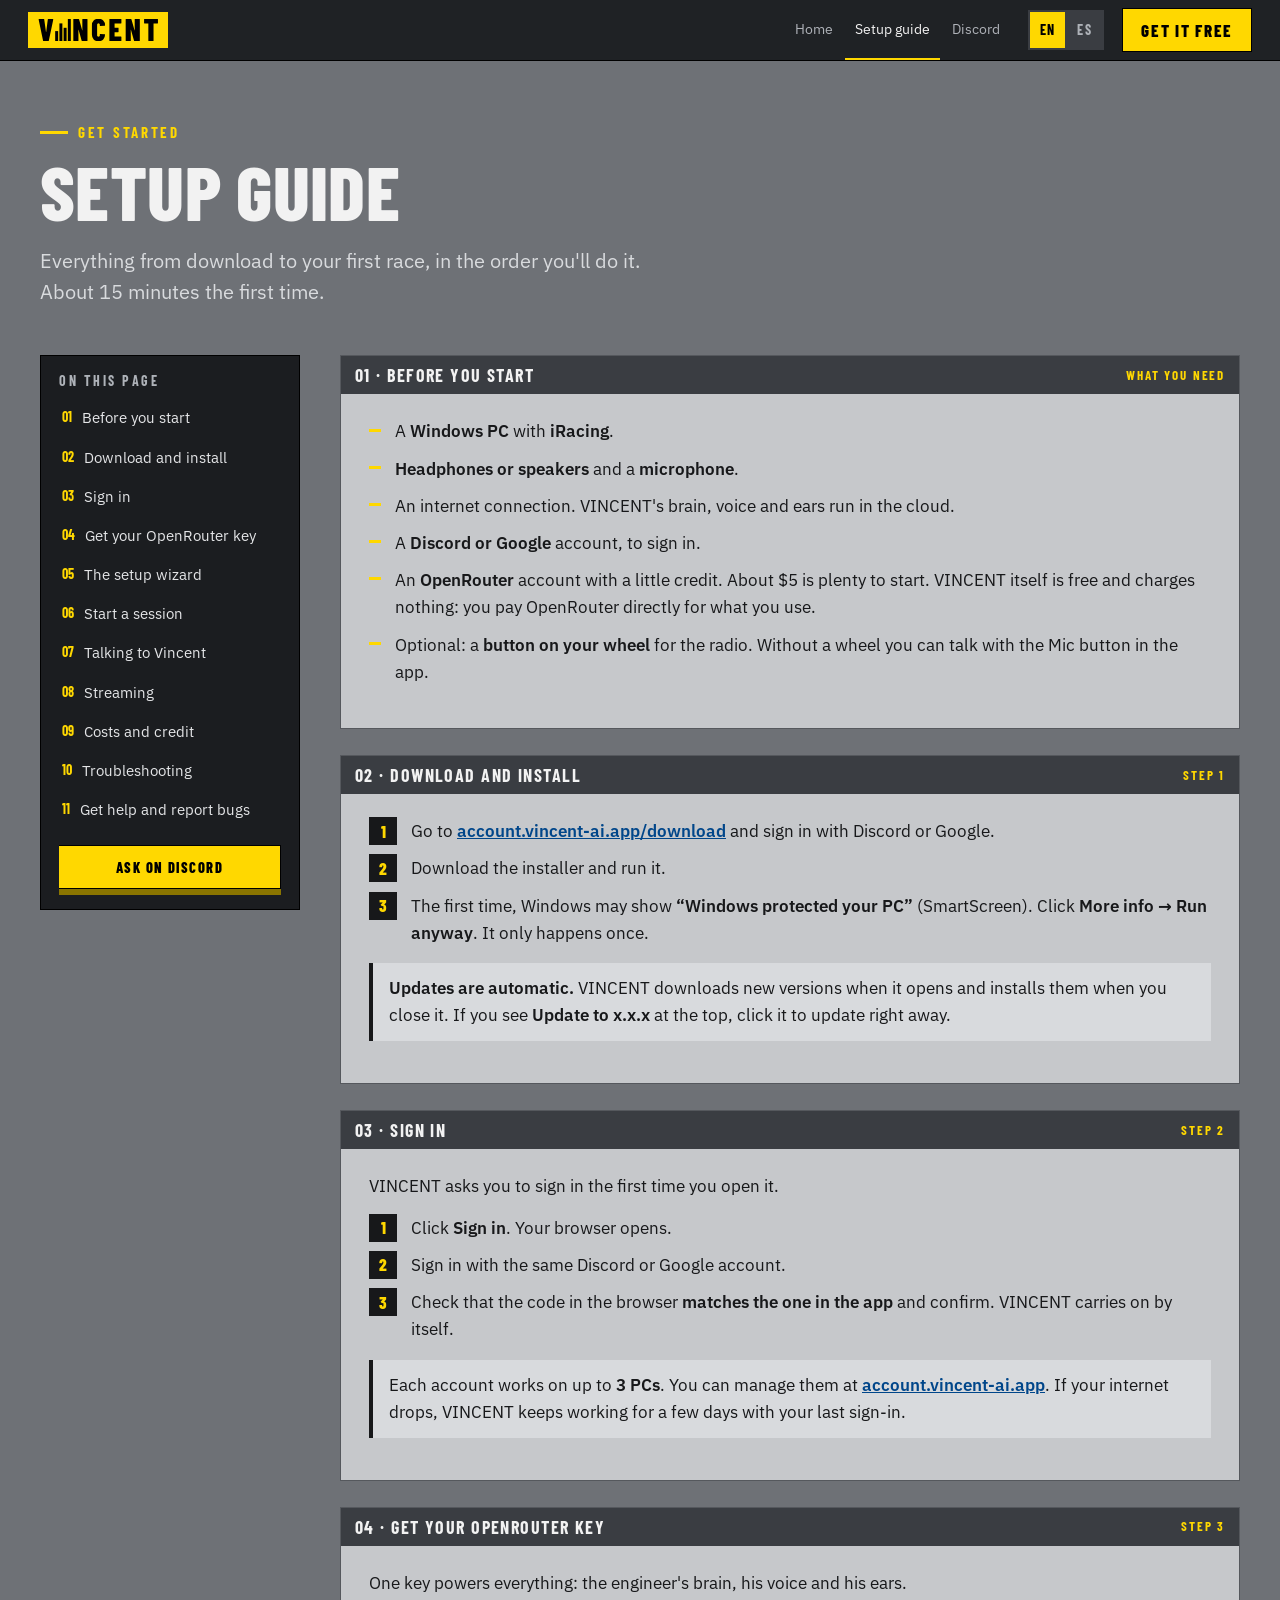
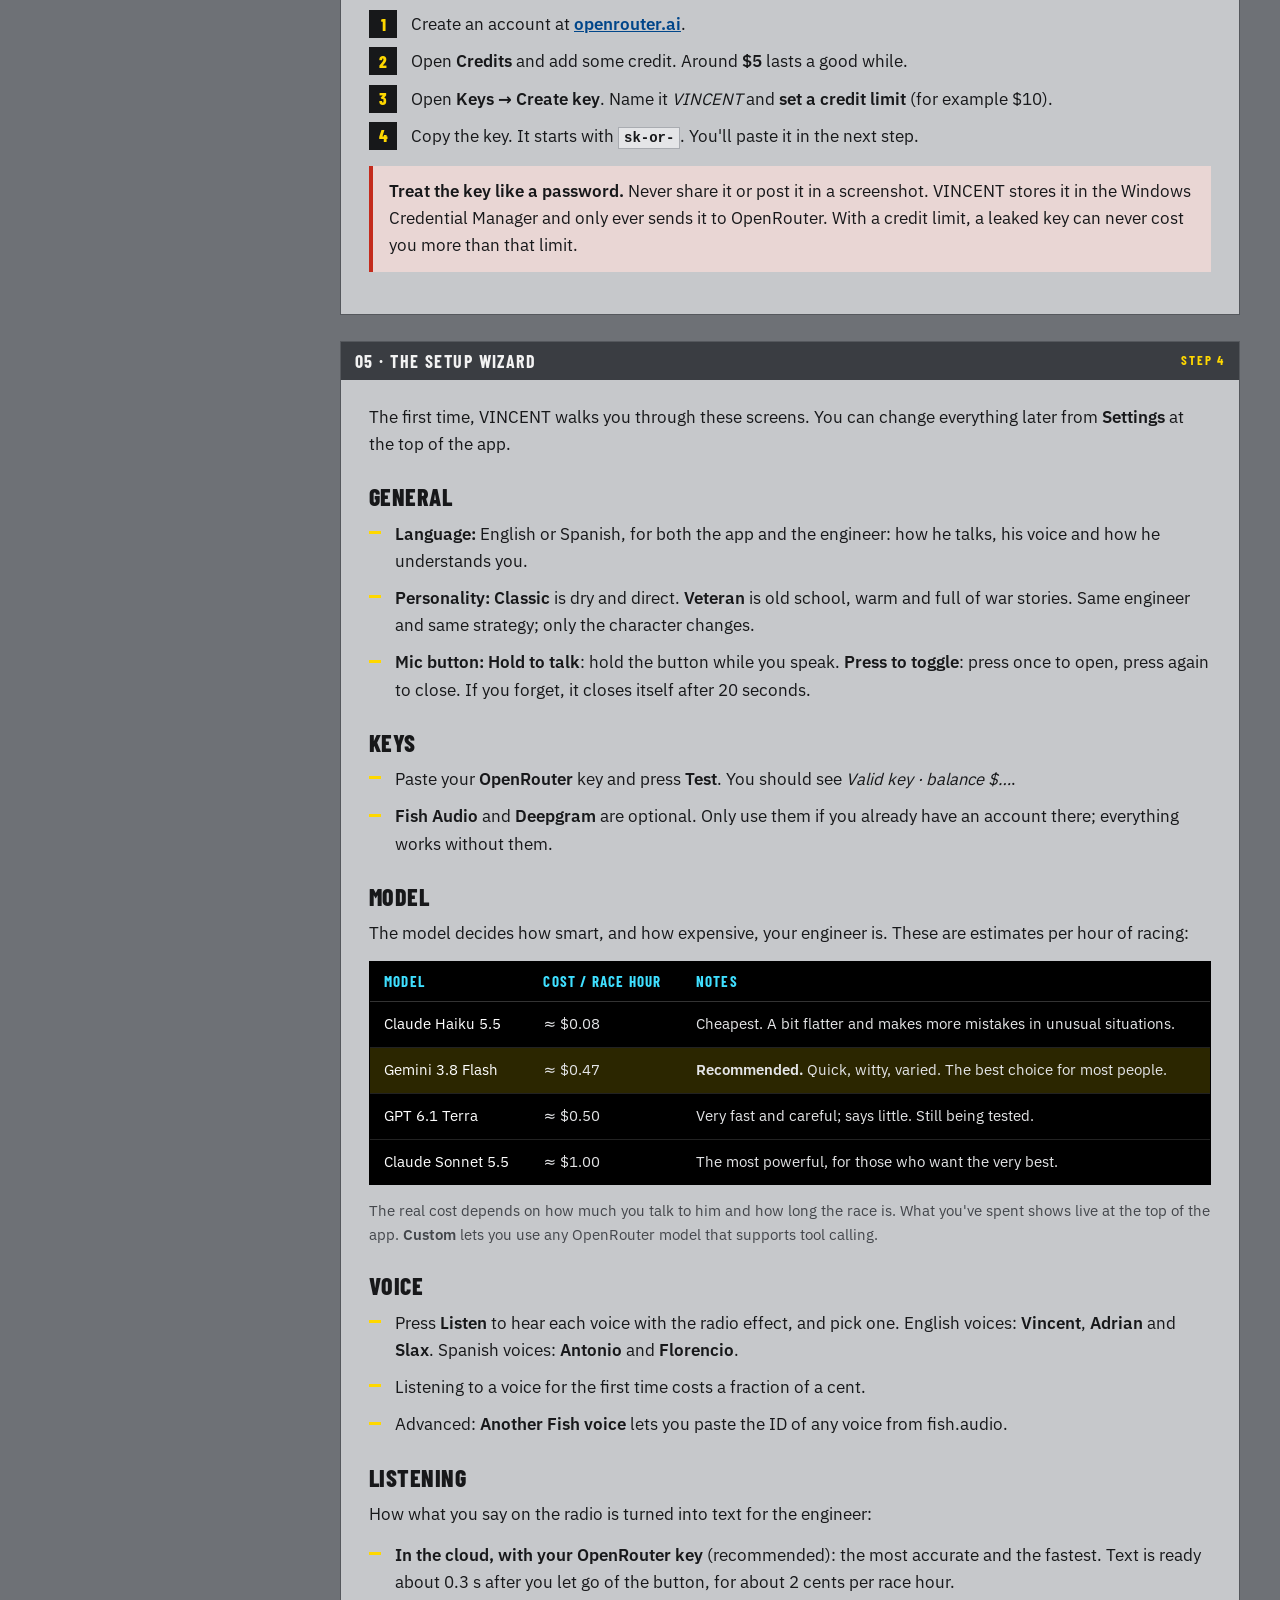
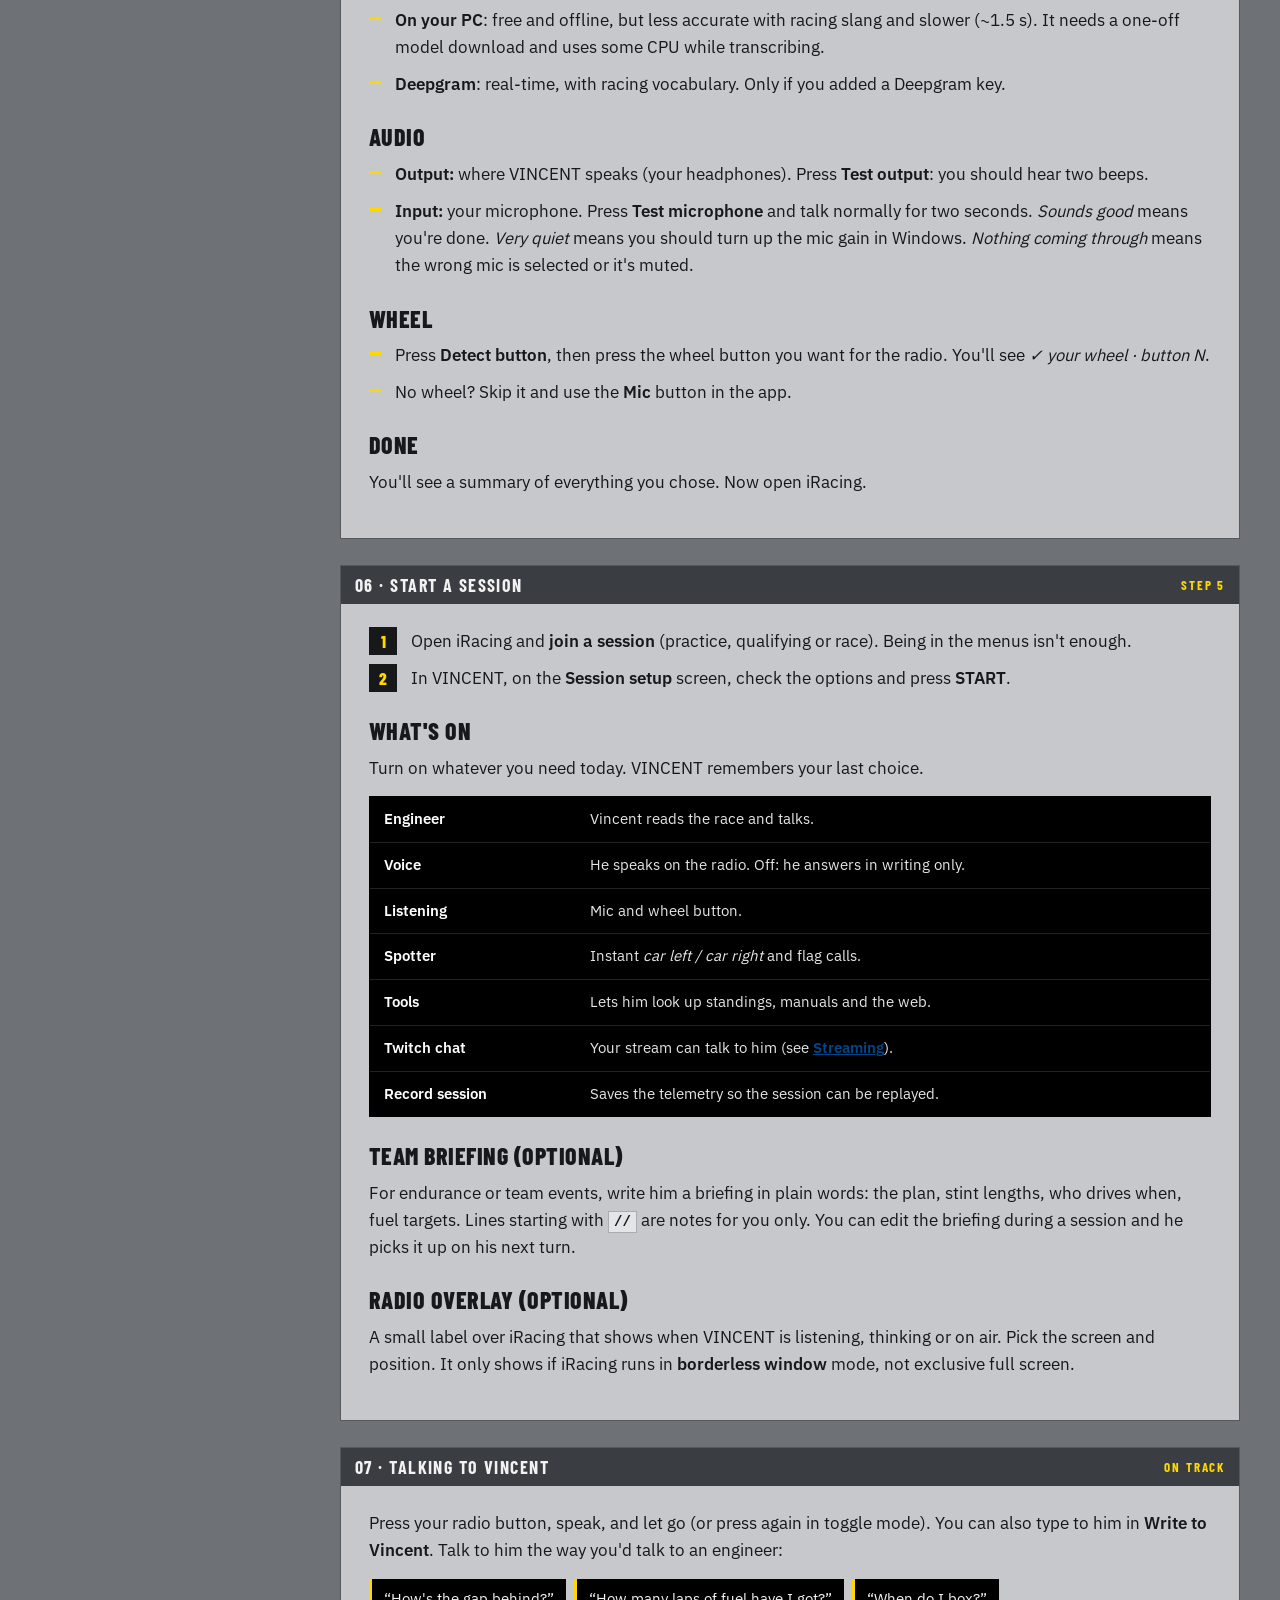
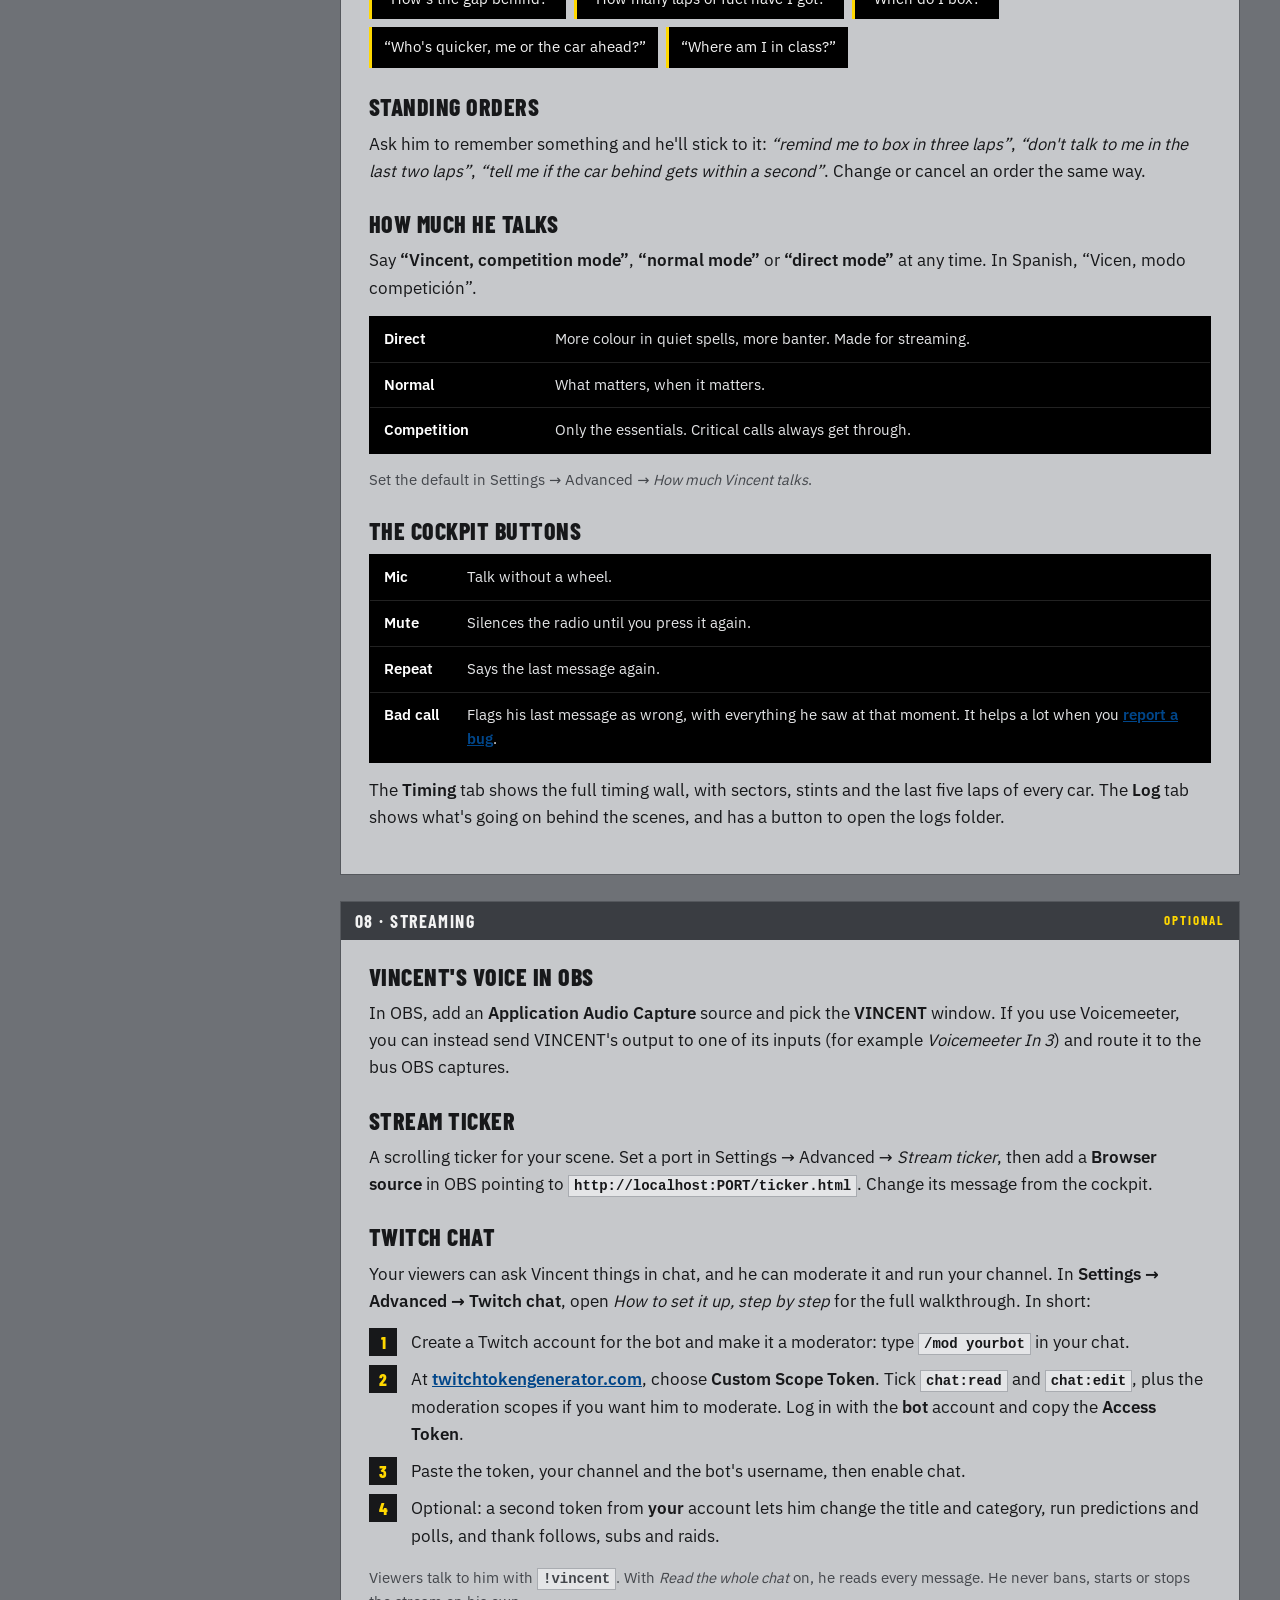
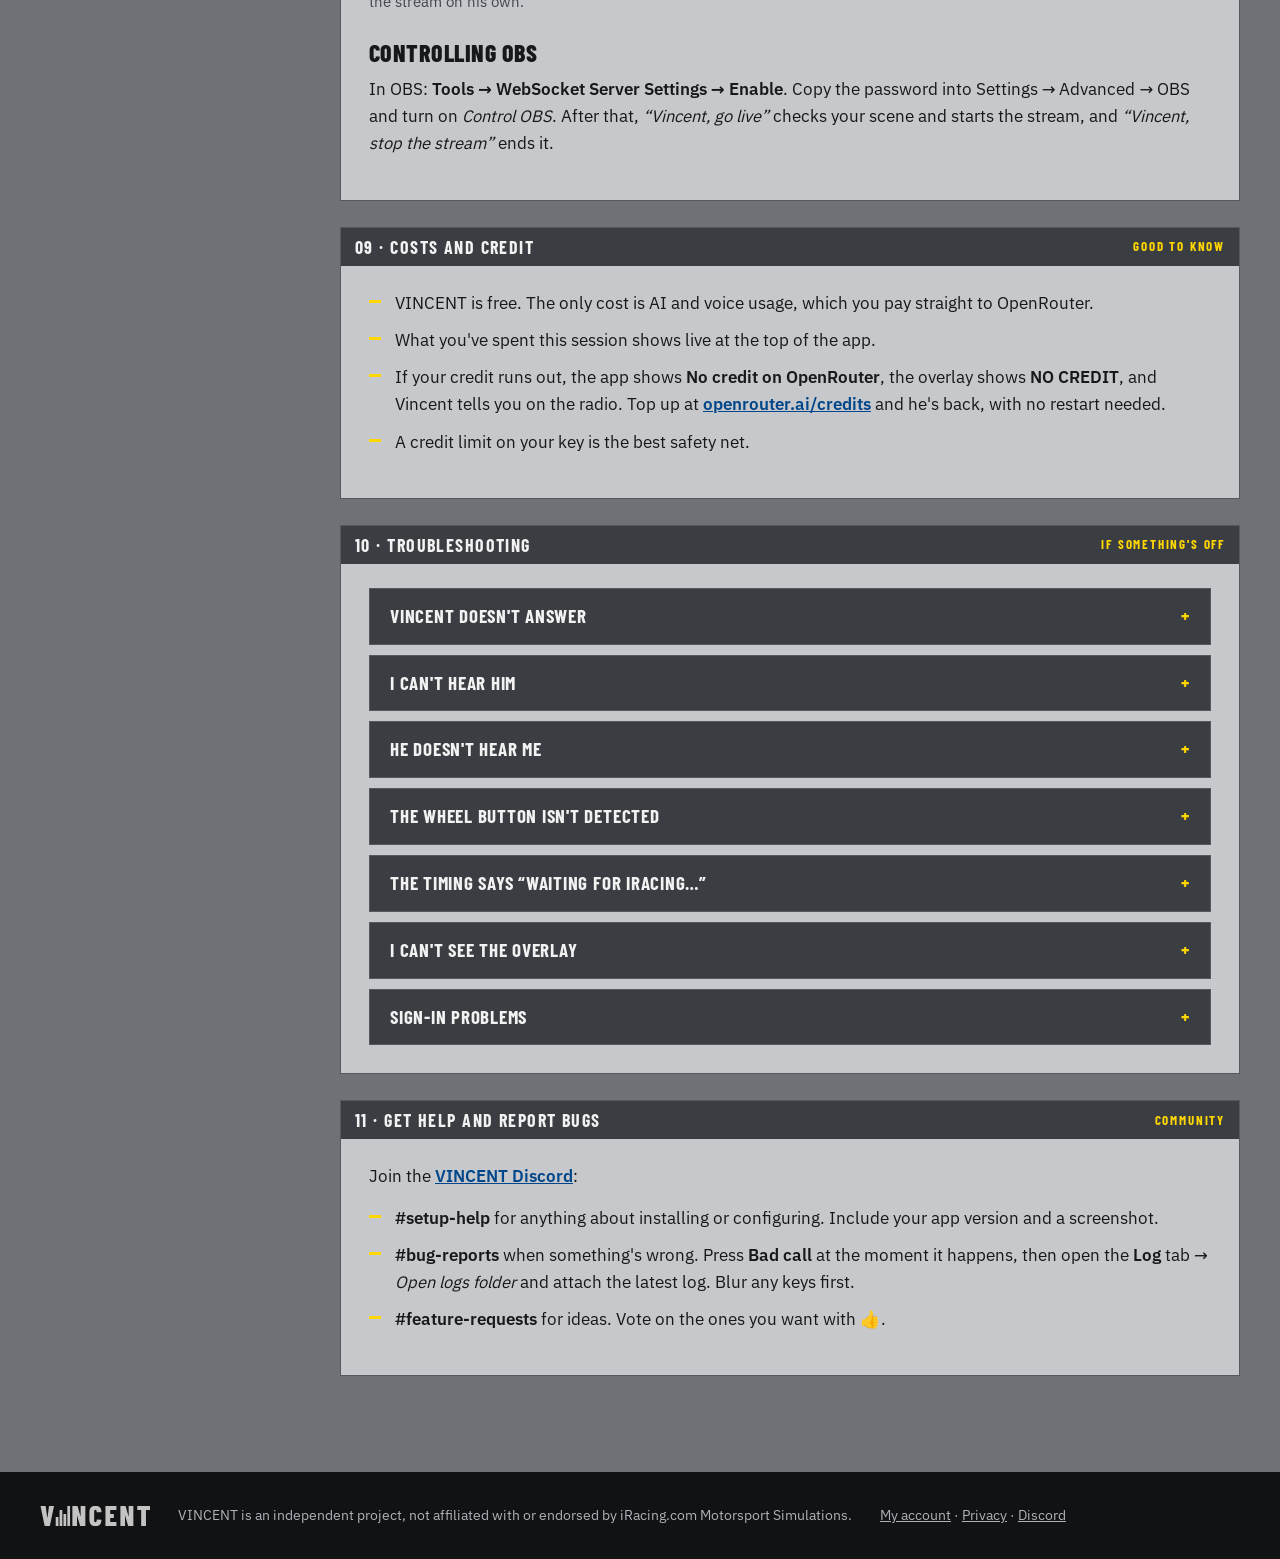
==== guide.html @ e9585fcc "Guia de configuracion en ingles y castellano (guide.html) y enlaces desde la portada Co-Authored-By:" ====
<!doctype html>
<html lang="en">
<head>
<meta charset="utf-8">
<meta name="viewport" content="width=device-width, initial-scale=1">
<title>VINCENT — Setup guide</title>
<meta name="description" content="How to install, sign in and set up VINCENT, the AI race engineer for iRacing, step by step.">
<link rel="icon" href="favicon.ico" sizes="any">
<link rel="icon" href="assets/icon.svg" type="image/svg+xml">
<meta property="og:title" content="VINCENT — Setup guide">
<meta property="og:image" content="https://vincent-ai.app/assets/og.jpg">
<link rel="stylesheet" href="styles.css">
<link rel="stylesheet" href="guide.css">
</head>
<body>
<header class="top">
  <a class="brand" href="./" aria-label="VINCENT"><img src="assets/logo.svg" alt="VINCENT" width="140" height="21"></a>
  <nav aria-label="Main">
    <a href="./" data-en="Home" data-es="Inicio">Home</a>
    <a href="guide.html" aria-current="page" data-en="Setup guide" data-es="Guía">Setup guide</a>
    <a href="https://discord.gg/QKNpvAFxPN" target="_blank" rel="noopener">Discord</a>
  </nav>
  <div class="lang" role="group" aria-label="Language">
    <button type="button" data-lang="en" aria-pressed="true">EN</button>
    <button type="button" data-lang="es" aria-pressed="false">ES</button>
  </div>
  <a class="btn btn-y dl" href="https://account.vincent-ai.app/download" data-en="Get it free" data-es="Descárgalo gratis">Get it free</a>
</header>
<main class="guide" data-lang-block="en" lang="en">
<div class="ghero"><p class="eyebrow">Get started</p><h1 class="head">Setup guide</h1><p class="lede">Everything from download to your first race, in the order you'll do it. About 15 minutes the first time.</p></div>
<div class="gwrap"><nav class="toc" aria-label="On this page"><p class="toc-t">On this page</p><ol><li><a href="#before"><span>01</span>Before you start</a></li><li><a href="#install"><span>02</span>Download and install</a></li><li><a href="#signin"><span>03</span>Sign in</a></li><li><a href="#openrouter"><span>04</span>Get your OpenRouter key</a></li><li><a href="#wizard"><span>05</span>The setup wizard</a></li><li><a href="#session"><span>06</span>Start a session</a></li><li><a href="#race"><span>07</span>Talking to Vincent</a></li><li><a href="#streaming"><span>08</span>Streaming</a></li><li><a href="#costs"><span>09</span>Costs and credit</a></li><li><a href="#troubleshooting"><span>10</span>Troubleshooting</a></li><li><a href="#help"><span>11</span>Get help and report bugs</a></li></ol>
<a class="btn btn-y toc-dc" href="https://discord.gg/QKNpvAFxPN" target="_blank" rel="noopener">Ask on Discord</a></nav>
<div class="gmain"><section class="gsec" id="before"><div class="ph"><span>01 · Before you start</span><small>What you need</small></div><div class="gbody">
<ul class="list">
<li>A <b>Windows PC</b> with <b>iRacing</b>.</li>
<li><b>Headphones or speakers</b> and a <b>microphone</b>.</li>
<li>An internet connection. VINCENT's brain, voice and ears run in the cloud.</li>
<li>A <b>Discord or Google</b> account, to sign in.</li>
<li>An <b>OpenRouter</b> account with a little credit. About $5 is plenty to start. VINCENT itself is free and charges nothing: you pay OpenRouter directly for what you use.</li>
<li>Optional: a <b>button on your wheel</b> for the radio. Without a wheel you can talk with the Mic button in the app.</li>
</ul>
</div></section><section class="gsec" id="install"><div class="ph"><span>02 · Download and install</span><small>Step 1</small></div><div class="gbody">
<ol class="ol">
<li>Go to <a href="https://account.vincent-ai.app/download">account.vincent-ai.app/download</a> and sign in with Discord or Google.</li>
<li>Download the installer and run it.</li>
<li>The first time, Windows may show <b>“Windows protected your PC”</b> (SmartScreen). Click <b>More info → Run anyway</b>. It only happens once.</li>
</ol>
<p class="note"><b>Updates are automatic.</b> VINCENT downloads new versions when it opens and installs them when you close it. If you see <b>Update to x.x.x</b> at the top, click it to update right away.</p>
</div></section><section class="gsec" id="signin"><div class="ph"><span>03 · Sign in</span><small>Step 2</small></div><div class="gbody">
<p>VINCENT asks you to sign in the first time you open it.</p>
<ol class="ol">
<li>Click <b>Sign in</b>. Your browser opens.</li>
<li>Sign in with the same Discord or Google account.</li>
<li>Check that the code in the browser <b>matches the one in the app</b> and confirm. VINCENT carries on by itself.</li>
</ol>
<p class="note">Each account works on up to <b>3 PCs</b>. You can manage them at <a href="https://account.vincent-ai.app/">account.vincent-ai.app</a>. If your internet drops, VINCENT keeps working for a few days with your last sign-in.</p>
</div></section><section class="gsec" id="openrouter"><div class="ph"><span>04 · Get your OpenRouter key</span><small>Step 3</small></div><div class="gbody">
<p>One key powers everything: the engineer's brain, his voice and his ears.</p>
<ol class="ol">
<li>Create an account at <a href="https://openrouter.ai">openrouter.ai</a>.</li>
<li>Open <b>Credits</b> and add some credit. Around <b>$5</b> lasts a good while.</li>
<li>Open <b>Keys → Create key</b>. Name it <i>VINCENT</i> and <b>set a credit limit</b> (for example $10).</li>
<li>Copy the key. It starts with <code>sk-or-</code>. You'll paste it in the next step.</li>
</ol>
<p class="note warn"><b>Treat the key like a password.</b> Never share it or post it in a screenshot. VINCENT stores it in the Windows Credential Manager and only ever sends it to OpenRouter. With a credit limit, a leaked key can never cost you more than that limit.</p>
</div></section><section class="gsec" id="wizard"><div class="ph"><span>05 · The setup wizard</span><small>Step 4</small></div><div class="gbody">
<p>The first time, VINCENT walks you through these screens. You can change everything later from <b>Settings</b> at the top of the app.</p>

<h3>General</h3>
<ul class="list">
<li><b>Language:</b> English or Spanish, for both the app and the engineer: how he talks, his voice and how he understands you.</li>
<li><b>Personality:</b> <b>Classic</b> is dry and direct. <b>Veteran</b> is old school, warm and full of war stories. Same engineer and same strategy; only the character changes.</li>
<li><b>Mic button:</b> <b>Hold to talk</b>: hold the button while you speak. <b>Press to toggle</b>: press once to open, press again to close. If you forget, it closes itself after 20 seconds.</li>
</ul>

<h3>Keys</h3>
<ul class="list">
<li>Paste your <b>OpenRouter</b> key and press <b>Test</b>. You should see <i>Valid key · balance $…</i>.</li>
<li><b>Fish Audio</b> and <b>Deepgram</b> are optional. Only use them if you already have an account there; everything works without them.</li>
</ul>

<h3>Model</h3>
<p>The model decides how smart, and how expensive, your engineer is. These are estimates per hour of racing:</p>
<div class="tbl"><table>
<tr><th>Model</th><th>Cost / race hour</th><th>Notes</th></tr>
<tr><td>Claude Haiku 5.5</td><td>≈ $0.08</td><td>Cheapest. A bit flatter and makes more mistakes in unusual situations.</td></tr>
<tr class="rec"><td>Gemini 3.8 Flash</td><td>≈ $0.47</td><td><b>Recommended.</b> Quick, witty, varied. The best choice for most people.</td></tr>
<tr><td>GPT 6.1 Terra</td><td>≈ $0.50</td><td>Very fast and careful; says little. Still being tested.</td></tr>
<tr><td>Claude Sonnet 5.5</td><td>≈ $1.00</td><td>The most powerful, for those who want the very best.</td></tr>
</table></div>
<p class="small">The real cost depends on how much you talk to him and how long the race is. What you've spent shows live at the top of the app. <b>Custom</b> lets you use any OpenRouter model that supports tool calling.</p>

<h3>Voice</h3>
<ul class="list">
<li>Press <b>Listen</b> to hear each voice with the radio effect, and pick one. English voices: <b>Vincent</b>, <b>Adrian</b> and <b>Slax</b>. Spanish voices: <b>Antonio</b> and <b>Florencio</b>.</li>
<li>Listening to a voice for the first time costs a fraction of a cent.</li>
<li>Advanced: <b>Another Fish voice</b> lets you paste the ID of any voice from fish.audio.</li>
</ul>

<h3>Listening</h3>
<p>How what you say on the radio is turned into text for the engineer:</p>
<ul class="list">
<li><b>In the cloud, with your OpenRouter key</b> (recommended): the most accurate and the fastest. Text is ready about 0.3 s after you let go of the button, for about 2 cents per race hour.</li>
<li><b>On your PC</b>: free and offline, but less accurate with racing slang and slower (~1.5 s). It needs a one-off model download and uses some CPU while transcribing.</li>
<li><b>Deepgram</b>: real-time, with racing vocabulary. Only if you added a Deepgram key.</li>
</ul>

<h3>Audio</h3>
<ul class="list">
<li><b>Output:</b> where VINCENT speaks (your headphones). Press <b>Test output</b>: you should hear two beeps.</li>
<li><b>Input:</b> your microphone. Press <b>Test microphone</b> and talk normally for two seconds. <i>Sounds good</i> means you're done. <i>Very quiet</i> means you should turn up the mic gain in Windows. <i>Nothing coming through</i> means the wrong mic is selected or it's muted.</li>
</ul>

<h3>Wheel</h3>
<ul class="list">
<li>Press <b>Detect button</b>, then press the wheel button you want for the radio. You'll see <i>✓ your wheel · button N</i>.</li>
<li>No wheel? Skip it and use the <b>Mic</b> button in the app.</li>
</ul>

<h3>Done</h3>
<p>You'll see a summary of everything you chose. Now open iRacing.</p>
</div></section><section class="gsec" id="session"><div class="ph"><span>06 · Start a session</span><small>Step 5</small></div><div class="gbody">
<ol class="ol">
<li>Open iRacing and <b>join a session</b> (practice, qualifying or race). Being in the menus isn't enough.</li>
<li>In VINCENT, on the <b>Session setup</b> screen, check the options and press <b>START</b>.</li>
</ol>

<h3>What's on</h3>
<p>Turn on whatever you need today. VINCENT remembers your last choice.</p>
<div class="tbl"><table>
<tr><td><b>Engineer</b></td><td>Vincent reads the race and talks.</td></tr>
<tr><td><b>Voice</b></td><td>He speaks on the radio. Off: he answers in writing only.</td></tr>
<tr><td><b>Listening</b></td><td>Mic and wheel button.</td></tr>
<tr><td><b>Spotter</b></td><td>Instant <i>car left / car right</i> and flag calls.</td></tr>
<tr><td><b>Tools</b></td><td>Lets him look up standings, manuals and the web.</td></tr>
<tr><td><b>Twitch chat</b></td><td>Your stream can talk to him (see <a href="#streaming">Streaming</a>).</td></tr>
<tr><td><b>Record session</b></td><td>Saves the telemetry so the session can be replayed.</td></tr>
</table></div>

<h3>Team briefing (optional)</h3>
<p>For endurance or team events, write him a briefing in plain words: the plan, stint lengths, who drives when, fuel targets. Lines starting with <code>//</code> are notes for you only. You can edit the briefing during a session and he picks it up on his next turn.</p>

<h3>Radio overlay (optional)</h3>
<p>A small label over iRacing that shows when VINCENT is listening, thinking or on air. Pick the screen and position. It only shows if iRacing runs in <b>borderless window</b> mode, not exclusive full screen.</p>
</div></section><section class="gsec" id="race"><div class="ph"><span>07 · Talking to Vincent</span><small>On track</small></div><div class="gbody">
<p>Press your radio button, speak, and let go (or press again in toggle mode). You can also type to him in <b>Write to Vincent</b>. Talk to him the way you'd talk to an engineer:</p>
<div class="quotes">
<span>“How's the gap behind?”</span><span>“How many laps of fuel have I got?”</span><span>“When do I box?”</span><span>“Who's quicker, me or the car ahead?”</span><span>“Where am I in class?”</span>
</div>

<h3>Standing orders</h3>
<p>Ask him to remember something and he'll stick to it: <i>“remind me to box in three laps”</i>, <i>“don't talk to me in the last two laps”</i>, <i>“tell me if the car behind gets within a second”</i>. Change or cancel an order the same way.</p>

<h3>How much he talks</h3>
<p>Say <b>“Vincent, competition mode”</b>, <b>“normal mode”</b> or <b>“direct mode”</b> at any time. In Spanish, “Vicen, modo competición”.</p>
<div class="tbl"><table>
<tr><td><b>Direct</b></td><td>More colour in quiet spells, more banter. Made for streaming.</td></tr>
<tr><td><b>Normal</b></td><td>What matters, when it matters.</td></tr>
<tr><td><b>Competition</b></td><td>Only the essentials. Critical calls always get through.</td></tr>
</table></div>
<p class="small">Set the default in Settings → Advanced → <i>How much Vincent talks</i>.</p>

<h3>The cockpit buttons</h3>
<div class="tbl"><table>
<tr><td><b>Mic</b></td><td>Talk without a wheel.</td></tr>
<tr><td><b>Mute</b></td><td>Silences the radio until you press it again.</td></tr>
<tr><td><b>Repeat</b></td><td>Says the last message again.</td></tr>
<tr><td><b>Bad call</b></td><td>Flags his last message as wrong, with everything he saw at that moment. It helps a lot when you <a href="#help">report a bug</a>.</td></tr>
</table></div>
<p>The <b>Timing</b> tab shows the full timing wall, with sectors, stints and the last five laps of every car. The <b>Log</b> tab shows what's going on behind the scenes, and has a button to open the logs folder.</p>
</div></section><section class="gsec" id="streaming"><div class="ph"><span>08 · Streaming</span><small>Optional</small></div><div class="gbody">
<h3>Vincent's voice in OBS</h3>
<p>In OBS, add an <b>Application Audio Capture</b> source and pick the <b>VINCENT</b> window. If you use Voicemeeter, you can instead send VINCENT's output to one of its inputs (for example <i>Voicemeeter In 3</i>) and route it to the bus OBS captures.</p>

<h3>Stream ticker</h3>
<p>A scrolling ticker for your scene. Set a port in Settings → Advanced → <i>Stream ticker</i>, then add a <b>Browser source</b> in OBS pointing to <code>http://localhost:PORT/ticker.html</code>. Change its message from the cockpit.</p>

<h3>Twitch chat</h3>
<p>Your viewers can ask Vincent things in chat, and he can moderate it and run your channel. In <b>Settings → Advanced → Twitch chat</b>, open <i>How to set it up, step by step</i> for the full walkthrough. In short:</p>
<ol class="ol">
<li>Create a Twitch account for the bot and make it a moderator: type <code>/mod yourbot</code> in your chat.</li>
<li>At <a href="https://twitchtokengenerator.com">twitchtokengenerator.com</a>, choose <b>Custom Scope Token</b>. Tick <code>chat:read</code> and <code>chat:edit</code>, plus the moderation scopes if you want him to moderate. Log in with the <b>bot</b> account and copy the <b>Access Token</b>.</li>
<li>Paste the token, your channel and the bot's username, then enable chat.</li>
<li>Optional: a second token from <b>your</b> account lets him change the title and category, run predictions and polls, and thank follows, subs and raids.</li>
</ol>
<p class="small">Viewers talk to him with <code>!vincent</code>. With <i>Read the whole chat</i> on, he reads every message. He never bans, starts or stops the stream on his own.</p>

<h3>Controlling OBS</h3>
<p>In OBS: <b>Tools → WebSocket Server Settings → Enable</b>. Copy the password into Settings → Advanced → OBS and turn on <i>Control OBS</i>. After that, <i>“Vincent, go live”</i> checks your scene and starts the stream, and <i>“Vincent, stop the stream”</i> ends it.</p>
</div></section><section class="gsec" id="costs"><div class="ph"><span>09 · Costs and credit</span><small>Good to know</small></div><div class="gbody">
<ul class="list">
<li>VINCENT is free. The only cost is AI and voice usage, which you pay straight to OpenRouter.</li>
<li>What you've spent this session shows live at the top of the app.</li>
<li>If your credit runs out, the app shows <b>No credit on OpenRouter</b>, the overlay shows <b>NO CREDIT</b>, and Vincent tells you on the radio. Top up at <a href="https://openrouter.ai/credits">openrouter.ai/credits</a> and he's back, with no restart needed.</li>
<li>A credit limit on your key is the best safety net.</li>
</ul>
</div></section><section class="gsec" id="troubleshooting"><div class="ph"><span>10 · Troubleshooting</span><small>If something's off</small></div><div class="gbody">
<div class="faq">
<details class="pnl"><summary>Vincent doesn't answer</summary><p>Check the lights at the top of the app. If the LLM light is off or you see <i>No credit on OpenRouter</i>, add credit or raise the key's limit. Also check that <b>Engineer</b> is on in Session setup.</p></details>
<details class="pnl"><summary>I can't hear him</summary><p>Make sure <b>Mute</b> isn't on and <b>Voice</b> is enabled. In Settings → Audio, pick the right output and press <b>Test output</b>.</p></details>
<details class="pnl"><summary>He doesn't hear me</summary><p>In Settings → Audio, pick your mic and press <b>Test microphone</b>. If it says <i>Very quiet</i>, raise the mic gain in Windows. Also check that <b>Listening</b> is on in Session setup and that your wheel button is set.</p></details>
<details class="pnl"><summary>The wheel button isn't detected</summary><p>Stop the session first: while it runs, the engine is reading the wheel. Then go to Settings → Wheel → <b>Detect button</b> and press the button.</p></details>
<details class="pnl"><summary>The timing says “Waiting for iRacing…”</summary><p>Join a session in iRacing. The menus aren't enough, and the data only flows once you're in the car or the garage of a session.</p></details>
<details class="pnl"><summary>I can't see the overlay</summary><p>Set iRacing's display to <b>borderless window</b>. Exclusive full screen hides anything drawn on top. Also check the overlay screen in Session setup isn't set to <i>Off</i>.</p></details>
<details class="pnl"><summary>Sign-in problems</summary><p><i>The code expired</i>: press Retry and confirm faster. <i>Can't reach the account server</i>: check your connection; VINCENT keeps working offline for a few days. <i>This version no longer works</i>: the new one is downloading by itself.</p></details>
</div>
</div></section><section class="gsec" id="help"><div class="ph"><span>11 · Get help and report bugs</span><small>Community</small></div><div class="gbody">
<p>Join the <a href="https://discord.gg/QKNpvAFxPN">VINCENT Discord</a>:</p>
<ul class="list">
<li><b>#setup-help</b> for anything about installing or configuring. Include your app version and a screenshot.</li>
<li><b>#bug-reports</b> when something's wrong. Press <b>Bad call</b> at the moment it happens, then open the <b>Log</b> tab → <i>Open logs folder</i> and attach the latest log. Blur any keys first.</li>
<li><b>#feature-requests</b> for ideas. Vote on the ones you want with 👍.</li>
</ul>
</div></section></div></div></main>
<main class="guide" data-lang-block="es" lang="es">
<div class="ghero"><p class="eyebrow">Primeros pasos</p><h1 class="head">Guía de configuración</h1><p class="lede">Todo, desde la descarga hasta tu primera carrera, en el orden en que lo vas a hacer. Unos 15 minutos la primera vez.</p></div>
<div class="gwrap"><nav class="toc" aria-label="En esta página"><p class="toc-t">En esta página</p><ol><li><a href="#before-es"><span>01</span>Antes de empezar</a></li><li><a href="#install-es"><span>02</span>Descargar e instalar</a></li><li><a href="#signin-es"><span>03</span>Iniciar sesión</a></li><li><a href="#openrouter-es"><span>04</span>Saca tu clave de OpenRouter</a></li><li><a href="#wizard-es"><span>05</span>El asistente de configuración</a></li><li><a href="#session-es"><span>06</span>Arrancar una sesión</a></li><li><a href="#race-es"><span>07</span>Hablar con Vicen</a></li><li><a href="#streaming-es"><span>08</span>Directos</a></li><li><a href="#costs-es"><span>09</span>Costes y saldo</a></li><li><a href="#troubleshooting-es"><span>10</span>Problemas frecuentes</a></li><li><a href="#help-es"><span>11</span>Ayuda y reportar fallos</a></li></ol>
<a class="btn btn-y toc-dc" href="https://discord.gg/QKNpvAFxPN" target="_blank" rel="noopener">Pregunta en Discord</a></nav>
<div class="gmain"><section class="gsec" id="before-es"><div class="ph"><span>01 · Antes de empezar</span><small>Qué necesitas</small></div><div class="gbody">
<ul class="list">
<li>Un <b>PC con Windows</b> e <b>iRacing</b>.</li>
<li><b>Auriculares o altavoces</b> y un <b>micrófono</b>.</li>
<li>Conexión a internet: el cerebro, la voz y el oído de Vicen funcionan en la nube.</li>
<li>Una cuenta de <b>Discord o Google</b> para iniciar sesión.</li>
<li>Una cuenta de <b>OpenRouter</b> con algo de saldo; con unos 5 $ vas sobrado para empezar. VINCENT es gratis y no cobra nada: lo que uses se lo pagas directamente a OpenRouter.</li>
<li>Opcional: un <b>botón del volante</b> para la radio. Sin volante, hablas con el botón Micro de la app.</li>
</ul>
</div></section><section class="gsec" id="install-es"><div class="ph"><span>02 · Descargar e instalar</span><small>Paso 1</small></div><div class="gbody">
<ol class="ol">
<li>Entra en <a href="https://account.vincent-ai.app/download">account.vincent-ai.app/download</a> e inicia sesión con Discord o Google.</li>
<li>Descarga el instalador y ábrelo.</li>
<li>La primera vez Windows puede decir <b>«Windows protegió su PC»</b> (SmartScreen). Pulsa <b>Más información → Ejecutar de todas formas</b>. Solo pasa una vez.</li>
</ol>
<p class="note"><b>Se actualiza solo.</b> VINCENT descarga las versiones nuevas al abrirse y las instala al cerrarlo. Si arriba ves <b>Actualizar a x.x.x</b>, púlsalo para hacerlo al momento.</p>
</div></section><section class="gsec" id="signin-es"><div class="ph"><span>03 · Iniciar sesión</span><small>Paso 2</small></div><div class="gbody">
<p>La primera vez que abres VINCENT te pide entrar.</p>
<ol class="ol">
<li>Pulsa <b>Iniciar sesión</b>: se abre el navegador.</li>
<li>Entra con la misma cuenta de Discord o Google.</li>
<li>Comprueba que el código del navegador <b>es el mismo que el de la app</b> y confirma. VINCENT sigue solo.</li>
</ol>
<p class="note">Cada cuenta funciona en hasta <b>3 PCs</b>, que gestionas en <a href="https://account.vincent-ai.app/">account.vincent-ai.app</a>. Si se te cae internet, sigue funcionando unos días con tu último inicio de sesión.</p>
</div></section><section class="gsec" id="openrouter-es"><div class="ph"><span>04 · Saca tu clave de OpenRouter</span><small>Paso 3</small></div><div class="gbody">
<p>Con una sola clave funciona todo: el cerebro del ingeniero, su voz y su oído.</p>
<ol class="ol">
<li>Crea una cuenta en <a href="https://openrouter.ai">openrouter.ai</a>.</li>
<li>Entra en <b>Credits</b> y añade saldo; con unos <b>5 $</b> tienes para rato.</li>
<li>Entra en <b>Keys → Create key</b>, llámala <i>VINCENT</i> y <b>ponle un límite de crédito</b> (por ejemplo 10 $).</li>
<li>Copia la clave (empieza por <code>sk-or-</code>). La pegarás en el siguiente paso.</li>
</ol>
<p class="note warn"><b>Trátala como una contraseña.</b> No la compartas ni la enseñes en capturas. VINCENT la guarda en el Administrador de credenciales de Windows y solo se la envía a OpenRouter. Con el límite de crédito, una clave filtrada nunca te costará más que ese límite.</p>
</div></section><section class="gsec" id="wizard-es"><div class="ph"><span>05 · El asistente de configuración</span><small>Paso 4</small></div><div class="gbody">
<p>La primera vez, VINCENT te lleva por estas pantallas. Todo se puede cambiar después desde <b>Ajustes</b>, arriba en la app.</p>

<h3>General</h3>
<ul class="list">
<li><b>Idioma:</b> español o inglés, de la app y del ingeniero: cómo habla, su voz y cómo te entiende.</li>
<li><b>Personalidad:</b> <b>Clásico</b>, seco y directo; <b>Veterano</b>, de la vieja escuela, cálido y con batallitas. Mismo ingeniero y misma estrategia; solo cambia el carácter.</li>
<li><b>Botón del micro:</b> <b>Mantener pulsado</b> (hablas mientras lo aprietas) o <b>Pulsar y otra vez para cerrar</b>. Si se te olvida cerrarlo, se cierra solo a los 20 segundos.</li>
</ul>

<h3>Claves</h3>
<ul class="list">
<li>Pega tu clave de <b>OpenRouter</b> y pulsa <b>Probar</b>. Debe salir <i>Clave válida · saldo $…</i>.</li>
<li><b>Fish Audio</b> y <b>Deepgram</b> son opcionales: úsalas solo si ya tienes cuenta. Sin ellas funciona todo.</li>
</ul>

<h3>Modelo</h3>
<p>Decide cómo de listo (y de caro) es tu ingeniero. Estimaciones por hora de carrera:</p>
<div class="tbl"><table>
<tr><th>Modelo</th><th>Coste / hora</th><th>Notas</th></tr>
<tr><td>Claude Haiku 5.5</td><td>≈ 0,08 $</td><td>El más barato. Algo más plano y se equivoca más en situaciones raras.</td></tr>
<tr class="rec"><td>Gemini 3.8 Flash</td><td>≈ 0,47 $</td><td><b>Recomendado.</b> Rápido, con chispa y variedad. La mejor opción para casi todos.</td></tr>
<tr><td>GPT 6.1 Terra</td><td>≈ 0,50 $</td><td>Muy rápido y prudente; habla poco. Aún en pruebas.</td></tr>
<tr><td>Claude Sonnet 5.5</td><td>≈ 1,00 $</td><td>El más potente, para quien quiere lo máximo.</td></tr>
</table></div>
<p class="small">El coste real depende de cuánto hables con él y de lo larga que sea la carrera; lo que llevas gastado se ve en directo arriba en la app. <b>Personalizado</b> admite cualquier modelo de OpenRouter compatible con herramientas.</p>

<h3>Voz</h3>
<ul class="list">
<li>Pulsa <b>Escuchar</b> para oír cada voz con el efecto de radio y elige. En español: <b>Antonio</b> y <b>Florencio</b>. En inglés: <b>Vincent</b>, <b>Adrian</b> y <b>Slax</b>.</li>
<li>Escuchar una voz por primera vez gasta una fracción de céntimo.</li>
<li>Avanzado: <b>Otra voz de Fish</b> te deja pegar el ID de cualquier voz de fish.audio.</li>
</ul>

<h3>Escucha</h3>
<p>Cómo se convierte en texto lo que dices por radio:</p>
<ul class="list">
<li><b>En la nube, con tu clave de OpenRouter</b> (recomendado): la más precisa y rápida, texto listo unos 0,3 s después de soltar el botón, por unos 2 céntimos por hora de carrera.</li>
<li><b>En tu PC</b>: gratis y sin conexión, pero menos precisa con la jerga y más lenta (~1,5 s). Hay que descargar un modelo una vez y usa algo de CPU al transcribir.</li>
<li><b>Deepgram</b>: en tiempo real y con vocabulario de carrera. Solo si añadiste clave de Deepgram.</li>
</ul>

<h3>Audio</h3>
<ul class="list">
<li><b>Salida:</b> por dónde habla VINCENT (tus auriculares). Pulsa <b>Probar salida</b>: tienes que oír dos pitidos.</li>
<li><b>Entrada:</b> tu micrófono. Pulsa <b>Probar micrófono</b> y habla normal dos segundos. <i>Se oye bien</i>: listo. <i>Se oye muy bajo</i>: sube la ganancia del micro en Windows. <i>No se oye nada</i>: micro equivocado o silenciado.</li>
</ul>

<h3>Volante</h3>
<ul class="list">
<li>Pulsa <b>Detectar botón</b> y aprieta el botón del volante que quieres para la radio. Verás <i>✓ tu volante · botón N</i>.</li>
<li>¿Sin volante? Sáltalo y usa el botón <b>Micro</b> de la app.</li>
</ul>

<h3>Listo</h3>
<p>Verás un resumen de todo lo que has elegido. Ahora abre iRacing.</p>
</div></section><section class="gsec" id="session-es"><div class="ph"><span>06 · Arrancar una sesión</span><small>Paso 5</small></div><div class="gbody">
<ol class="ol">
<li>Abre iRacing y <b>entra en una sesión</b> (entreno, clasificación o carrera). Estar en los menús no basta.</li>
<li>En VINCENT, en <b>Preparar sesión</b>, revisa las opciones y pulsa <b>ARRANCAR</b>.</li>
</ol>

<h3>Qué se enciende</h3>
<p>Activa lo que necesites hoy; se recuerda lo último que usaste.</p>
<div class="tbl"><table>
<tr><td><b>Ingeniero</b></td><td>Vicen analiza la carrera y habla.</td></tr>
<tr><td><b>Voz</b></td><td>Habla por la radio. Apagado: contesta solo por escrito.</td></tr>
<tr><td><b>Escucha</b></td><td>Micro y botón del volante.</td></tr>
<tr><td><b>Spotter</b></td><td>Avisos al momento de coche a la izquierda/derecha y banderas.</td></tr>
<tr><td><b>Herramientas</b></td><td>Le deja consultar clasificaciones, manuales y la web.</td></tr>
<tr><td><b>Chat de Twitch</b></td><td>Tu directo puede hablarle (mira <a href="#streaming-es">Directos</a>).</td></tr>
<tr><td><b>Grabar sesión</b></td><td>Guarda la telemetría para poder reproducirla.</td></tr>
</table></div>

<h3>Briefing de equipo (opcional)</h3>
<p>Para resistencias o carreras por equipos, escríbele un briefing con tus palabras: el plan, la duración de los stints, quién conduce cuándo, objetivos de gasolina. Las líneas que empiezan por <code>//</code> son notas tuyas. Puedes editarlo con la sesión en marcha y lo lee en su siguiente turno.</p>

<h3>Overlay de radio (opcional)</h3>
<p>Una etiqueta pequeña encima de iRacing que indica cuándo VINCENT te escucha, piensa o está en el aire. Elige pantalla y posición. Solo se ve si iRacing va en <b>ventana sin bordes</b>, no en pantalla completa exclusiva.</p>
</div></section><section class="gsec" id="race-es"><div class="ph"><span>07 · Hablar con Vicen</span><small>En pista</small></div><div class="gbody">
<p>Pulsa el botón de radio, habla y suelta (o vuelve a pulsar si usas el modo de pulsar y cerrar). También puedes escribirle en <b>Escribir a Vicen</b>. Háblale como a un ingeniero:</p>
<div class="quotes">
<span>«¿Cómo va el de detrás?»</span><span>«¿Cuántas vueltas de gasolina me quedan?»</span><span>«¿Cuándo paro?»</span><span>«¿Quién va más rápido, yo o el de delante?»</span><span>«¿Cómo voy en mi clase?»</span>
</div>

<h3>Órdenes</h3>
<p>Pídele que recuerde algo y lo cumplirá: <i>«avísame para entrar dentro de tres vueltas»</i>, <i>«no me hables en las dos últimas vueltas»</i>, <i>«dime si el de detrás se pone a menos de un segundo»</i>. Para cambiarla o anularla, díselo igual.</p>

<h3>Cuánto habla</h3>
<p>Di <b>«Vicen, modo competición»</b>, <b>«modo normal»</b> o <b>«modo directo»</b> cuando quieras. En inglés también vale: «Vincent, competition mode».</p>
<div class="tbl"><table>
<tr><td><b>Directo</b></td><td>Más color en los tramos tranquilos y más juego. Pensado para directos.</td></tr>
<tr><td><b>Normal</b></td><td>Lo importante, cuando importa.</td></tr>
<tr><td><b>Competición</b></td><td>Solo lo esencial. Los avisos críticos siempre llegan.</td></tr>
</table></div>
<p class="small">El modo por defecto se elige en Ajustes → Avanzado → <i>Cuánto habla Vicen</i>.</p>

<h3>Los botones de la cabina</h3>
<div class="tbl"><table>
<tr><td><b>Micro</b></td><td>Hablar sin volante.</td></tr>
<tr><td><b>Silenciar</b></td><td>Silencia la radio hasta que lo vuelvas a pulsar.</td></tr>
<tr><td><b>Repetir</b></td><td>Repite el último mensaje.</td></tr>
<tr><td><b>Fallo</b></td><td>Marca su último mensaje como erróneo, con todo lo que veía en ese momento. Ayuda mucho para <a href="#help-es">reportar un fallo</a>.</td></tr>
</table></div>
<p>La pestaña <b>Timing</b> es el muro de tiempos completo (sectores, stints, últimas cinco vueltas de cada coche). La pestaña <b>Registro</b> muestra lo que pasa por dentro y tiene un botón para abrir la carpeta de logs.</p>
</div></section><section class="gsec" id="streaming-es"><div class="ph"><span>08 · Directos</span><small>Opcional</small></div><div class="gbody">
<h3>La voz de Vicen en OBS</h3>
<p>En OBS añade una fuente <b>Captura de audio de aplicación</b> y elige la ventana <b>VINCENT</b>. Si usas Voicemeeter, también puedes mandar la salida de VINCENT a una de sus entradas (p. ej. <i>Voicemeeter In 3</i>) y llevarla al bus que captura OBS.</p>

<h3>Letrero para el stream</h3>
<p>Un rótulo que se desplaza para tu escena. Pon un puerto en Ajustes → Avanzado → <i>Letrero para el stream</i> y en OBS añade una <b>Fuente de navegador</b> con <code>http://localhost:PUERTO/ticker.html</code>. El mensaje se cambia desde la cabina.</p>

<h3>Chat de Twitch</h3>
<p>Tus espectadores pueden preguntarle cosas a Vicen por el chat, y él puede moderarlo y manejar tu canal. En <b>Ajustes → Avanzado → Chat de Twitch</b> abre <i>Cómo se configura, paso a paso</i> para la guía completa. Resumido:</p>
<ol class="ol">
<li>Crea una cuenta de Twitch para el bot y hazla moderadora: escribe <code>/mod tubot</code> en tu chat.</li>
<li>En <a href="https://twitchtokengenerator.com">twitchtokengenerator.com</a> elige <b>Custom Scope Token</b>, marca <code>chat:read</code> y <code>chat:edit</code> (y los de moderar si quieres que modere), entra con la cuenta <b>del bot</b> y copia el <b>Access Token</b>.</li>
<li>Pega el token, tu canal y el usuario del bot, y activa el chat.</li>
<li>Opcional: un segundo token de <b>tu</b> cuenta le deja cambiar título y categoría, hacer predicciones y encuestas y agradecer follows, subs y raids.</li>
</ol>
<p class="small">Los espectadores le hablan con <code>!vicen</code>; con <i>Leer todo el chat</i>, lee todos los mensajes. Nunca banea, arranca ni para el directo por su cuenta.</p>

<h3>Controlar OBS</h3>
<p>En OBS: <b>Herramientas → Ajustes del servidor WebSocket → Activar</b>. Copia la contraseña en Ajustes → Avanzado → OBS y activa <i>Controlar OBS</i>. Después, <i>«Vicen, arranca directo»</i> revisa tu escena y empieza a emitir, y <i>«Vicen, para el directo»</i> lo corta.</p>
</div></section><section class="gsec" id="costs-es"><div class="ph"><span>09 · Costes y saldo</span><small>Conviene saber</small></div><div class="gbody">
<ul class="list">
<li>VINCENT es gratis. El único gasto es el uso de IA y voz, que pagas directamente a OpenRouter.</li>
<li>Lo que llevas gastado en la sesión se ve en directo arriba en la app.</li>
<li>Si se acaba el saldo, la app muestra <b>Sin saldo en OpenRouter</b>, el overlay pone <b>SIN SALDO</b> y Vicen te lo dice por radio. Recarga en <a href="https://openrouter.ai/credits">openrouter.ai/credits</a> y vuelve sin reiniciar nada.</li>
<li>Un límite de crédito en la clave es tu mejor red de seguridad.</li>
</ul>
</div></section><section class="gsec" id="troubleshooting-es"><div class="ph"><span>10 · Problemas frecuentes</span><small>Si algo falla</small></div><div class="gbody">
<div class="faq">
<details class="pnl"><summary>Vicen no contesta</summary><p>Mira los indicadores de arriba en la app. Si el de LLM está apagado o ves <i>Sin saldo en OpenRouter</i>, añade saldo o sube el límite de la clave. Comprueba también que <b>Ingeniero</b> está activado en Preparar sesión.</p></details>
<details class="pnl"><summary>No le oigo</summary><p>Comprueba que <b>Silenciar</b> no está puesto y que <b>Voz</b> está activada. En Ajustes → Audio, elige la salida correcta y pulsa <b>Probar salida</b>.</p></details>
<details class="pnl"><summary>No me oye</summary><p>En Ajustes → Audio, elige tu micro y pulsa <b>Probar micrófono</b>. Si dice <i>muy bajo</i>, sube la ganancia en Windows. Comprueba que <b>Escucha</b> está activada y que el botón del volante está configurado.</p></details>
<details class="pnl"><summary>No detecta el botón del volante</summary><p>Detén antes la sesión: mientras está en marcha, el motor está leyendo el volante. Luego Ajustes → Volante → <b>Detectar botón</b> y aprieta el botón.</p></details>
<details class="pnl"><summary>El timing dice «Esperando a iRacing…»</summary><p>Entra en una sesión en iRacing. En los menús no hay datos: solo llegan cuando estás en el coche o en el garaje de una sesión.</p></details>
<details class="pnl"><summary>No veo el overlay</summary><p>Pon iRacing en <b>ventana sin bordes</b>; la pantalla completa exclusiva tapa todo lo que se dibuja encima. Revisa también que la pantalla del overlay no esté en <i>Apagado</i>.</p></details>
<details class="pnl"><summary>Problemas al iniciar sesión</summary><p><i>El código ha caducado</i>: pulsa Reintentar y confirma antes. <i>Sin conexión con el servidor de cuentas</i>: revisa internet; sigue funcionando unos días sin conexión. <i>Esta versión ya no funciona</i>: la nueva se está descargando sola.</p></details>
</div>
</div></section><section class="gsec" id="help-es"><div class="ph"><span>11 · Ayuda y reportar fallos</span><small>Comunidad</small></div><div class="gbody">
<p>Entra en el <a href="https://discord.gg/QKNpvAFxPN">Discord de VINCENT</a>:</p>
<ul class="list">
<li><b>#setup-help</b> para todo lo de instalar y configurar. Indica tu versión y añade una captura.</li>
<li><b>#bug-reports</b> si algo va mal. Pulsa <b>Fallo</b> en el momento, abre la pestaña <b>Registro</b> → <i>Abrir carpeta de logs</i> y adjunta el último log (tapa antes cualquier clave).</li>
<li><b>#feature-requests</b> para ideas; vota con 👍 las que quieras.</li>
</ul>
<p class="small">Para escribir en español tienes el canal #general-es: elige «Español» al entrar.</p>
</div></section></div></div></main>
<footer class="foot">
  <img src="assets/logo.svg" alt="VINCENT" width="110" height="17">
  <p data-en="VINCENT is an independent project, not affiliated with or endorsed by iRacing.com Motorsport Simulations." data-es="VINCENT es un proyecto independiente, sin relación ni respaldo de iRacing.com Motorsport Simulations.">VINCENT is an independent project, not affiliated with or endorsed by iRacing.com Motorsport Simulations.</p>
  <p><a href="https://account.vincent-ai.app/" data-en="My account" data-es="Mi cuenta">My account</a> · <a href="privacy.html" data-en="Privacy" data-es="Privacidad">Privacy</a> · <a href="https://discord.gg/QKNpvAFxPN" target="_blank" rel="noopener">Discord</a></p>
</footer>
<script src="site.js"></script>
</body>
</html>
---- styles.css ----
@font-face{font-family:Cond;src:url(assets/fonts/barlow-condensed-latin-700-normal.woff2) format("woff2");font-weight:700;font-display:swap}
@font-face{font-family:Cond;src:url(assets/fonts/barlow-condensed-latin-800-normal.woff2) format("woff2");font-weight:800;font-display:swap}
@font-face{font-family:Plex;src:url(assets/fonts/ibm-plex-sans-latin-400-normal.woff2) format("woff2");font-weight:400;font-display:swap}
@font-face{font-family:Plex;src:url(assets/fonts/ibm-plex-sans-latin-600-normal.woff2) format("woff2");font-weight:600;font-display:swap}
:root{--base:#6E7176;--pnl:#C6C8CB;--bar:#3A3D42;--top:#26282C;--deep:#1B1D20;--line:#ADB0B5;--ink:#17181A;--dim:#43464B;--w:#F2F2F2;--soft:#E4E5E7;--mute:#AEB2B8;--team:#FFD800;--yel:#FFE21A;--grn:#3CFF5A;--mag:#FF45F5;--cya:#3FDFFF;--red:#FF4B3E;color-scheme:dark}
*{box-sizing:border-box}
html{scroll-behavior:smooth}
body{margin:0;background:var(--base);color:var(--soft);font:400 17px/1.6 Plex,system-ui,sans-serif;-webkit-font-smoothing:antialiased}
img{display:block;max-width:100%;height:auto}
a{color:inherit}
:focus-visible{outline:3px solid var(--team);outline-offset:2px}
.skip{position:absolute;left:-999px;top:0;background:var(--team);color:#000;padding:8px 12px;z-index:10}
.skip:focus{left:8px}

/* ---------- top bar ---------- */
.top{position:sticky;top:0;z-index:5;display:flex;align-items:center;gap:18px;min-height:60px;padding:0 28px;background:rgba(27,29,32,.94);backdrop-filter:blur(8px);border-bottom:1px solid #000}
.brand{background:var(--team);padding:7px 10px;flex:none}
.brand img{width:120px}
.tag{font-size:14px;color:var(--mute);white-space:nowrap}
.top nav{display:flex;gap:2px;margin-left:auto}
.top nav a{font-size:14px;color:var(--mute);text-decoration:none;padding:18px 10px;border-bottom:2px solid transparent}
.top nav a:hover{color:var(--w);border-bottom-color:var(--team)}
.lang{display:flex;gap:2px;background:var(--bar);padding:2px}
.lang button{font:700 14px/1 Cond,sans-serif;letter-spacing:.1em;color:var(--mute);background:transparent;border:0;padding:8px 10px;cursor:pointer;min-height:36px}
.lang button[aria-pressed=true]{background:var(--team);color:#000}

/* ---------- buttons ---------- */
.btn{display:inline-flex;align-items:center;justify-content:center;gap:8px;font:800 17px/1 Cond,sans-serif;letter-spacing:.1em;text-transform:uppercase;text-decoration:none;min-height:44px;padding:0 18px;border:1px solid #000;transition:background .15s,transform .15s}
.btn-y{background:var(--team);color:#000;box-shadow:0 6px 0 #8a7500}
.btn-y:hover{background:#FFE54D;transform:translateY(-1px)}
.btn-y:active{transform:translateY(3px);box-shadow:0 3px 0 #8a7500}
.btn-ghost{background:transparent;color:var(--w);border-color:#5b5f65}
.btn-ghost:hover{border-color:var(--team);color:var(--team)}
.btn-big{font-size:22px;min-height:60px;padding:0 28px}
.top .btn-y{box-shadow:none}

/* ---------- type ---------- */
.cap,.eyebrow{margin:0;display:flex;align-items:center;gap:10px;font:700 15px/1 Cond,sans-serif;letter-spacing:.18em;text-transform:uppercase;color:var(--team)}
.eyebrow{margin-bottom:14px}
.eyebrow::before{content:"";width:28px;height:3px;background:var(--team)}
.live{width:10px;height:10px;border-radius:50%;background:var(--grn);box-shadow:0 0 0 0 rgba(60,255,90,.6);animation:pulse 1.8s infinite}
@keyframes pulse{70%{box-shadow:0 0 0 10px rgba(60,255,90,0)}100%{box-shadow:0 0 0 0 rgba(60,255,90,0)}}
.head{margin:0;font:800 clamp(46px,6vw,88px)/.95 Cond,sans-serif;text-transform:uppercase;color:var(--w);letter-spacing:.005em}
.sec{margin:0 0 44px;font:800 clamp(36px,4.4vw,60px)/1 Cond,sans-serif;text-transform:uppercase;color:var(--w)}
.lede{margin:0;font-size:20px;line-height:1.55;max-width:600px;color:#D9DBDE}

/* ---------- hero ---------- */
.hero{position:relative;display:grid;grid-template-columns:minmax(0,.9fr) minmax(0,1.25fr);gap:56px;align-items:center;padding:88px max(40px,calc((100vw - 1440px)/2)) 96px;
  background:
    linear-gradient(rgba(255,255,255,.035) 1px,transparent 1px) 0 0/100% 48px,
    radial-gradient(1200px 600px at 75% 40%,rgba(255,216,0,.10),transparent 60%),
    linear-gradient(180deg,var(--deep),#24272b);overflow:hidden}
.hero-copy{display:flex;flex-direction:column;gap:26px;position:relative;z-index:1}
.cta{display:flex;align-items:center;flex-wrap:wrap;gap:16px;margin-top:6px}
.ticks{list-style:none;margin:0;padding:0;display:flex;flex-wrap:wrap;gap:8px 22px;font-size:15px;color:#CFD2D6}
.ticks li{display:flex;align-items:center;gap:8px}
.ticks li::before{content:"";width:16px;height:16px;flex:none;background:var(--grn);-webkit-mask:url("data:image/svg+xml,%3Csvg xmlns='http://www.w3.org/2000/svg' viewBox='0 0 16 16'%3E%3Cpath d='M6.2 11.6 2.6 8l1.4-1.4 2.2 2.2L12 3l1.4 1.4z'/%3E%3C/svg%3E") center/contain no-repeat;mask:url("data:image/svg+xml,%3Csvg xmlns='http://www.w3.org/2000/svg' viewBox='0 0 16 16'%3E%3Cpath d='M6.2 11.6 2.6 8l1.4-1.4 2.2 2.2L12 3l1.4 1.4z'/%3E%3C/svg%3E") center/contain no-repeat}
.ver{font:700 15px/1 Cond,sans-serif;letter-spacing:.12em;color:var(--mute);text-transform:uppercase}

.hero-shot{position:relative;min-width:0}
.frame{margin:0;background:#000;border:1px solid #000;box-shadow:0 40px 80px -20px rgba(0,0,0,.75),0 0 0 1px rgba(255,255,255,.06);transform:perspective(1800px) rotateY(-5deg) rotateX(2deg);transform-origin:left center;transition:transform .6s ease}
.frame:hover{transform:perspective(1800px) rotateY(0) rotateX(0)}
.frame-bar{display:flex;align-items:center;gap:6px;height:28px;padding:0 10px;background:#2b2e33;border-bottom:1px solid #000}
.frame-bar i{width:10px;height:10px;border-radius:50%;background:#4a4e55}
.frame-bar i:first-child{background:var(--team)}
.frame-bar span{margin-left:10px;font:700 12px/1 Cond,sans-serif;letter-spacing:.14em;color:var(--mute)}
.float{position:absolute;left:-28px;bottom:-26px;box-shadow:0 18px 40px rgba(0,0,0,.6)}

/* overlay de radio (igual que el de la app) */
.onair{display:inline-flex;height:52px;border:1px solid #000;background:#000;font:700 24px/1 Cond,sans-serif;letter-spacing:.1em}
.onair .k{display:flex;align-items:center;padding:0 14px;background:var(--team);color:#000}
.onair .v{display:flex;align-items:center;gap:12px;padding:0 16px;color:var(--w)}
.onair.listen .v{color:var(--grn)}
.bars{display:flex;align-items:flex-end;gap:3px;height:26px}
.bars i{display:block;width:5px;background:var(--w);transform-origin:bottom;animation:eq 1.1s ease-in-out infinite}
.bars i:nth-child(1){height:45%;animation-delay:-.2s}.bars i:nth-child(2){height:80%;animation-delay:-.5s}.bars i:nth-child(3){height:60%;animation-delay:-.8s}.bars i:nth-child(4){height:100%;animation-delay:-.35s}
@keyframes eq{50%{transform:scaleY(.45)}}

/* ---------- strip ---------- */
.strip{display:grid;grid-template-columns:repeat(4,minmax(0,1fr));background:var(--team);color:#000;border-top:1px solid #000;border-bottom:1px solid #000}
.strip div{display:flex;flex-direction:column;gap:4px;padding:22px 28px;border-right:1px solid rgba(0,0,0,.18)}
.strip div:last-child{border-right:0}
.strip b{font:800 24px/1 Cond,sans-serif;text-transform:uppercase;letter-spacing:.02em}
.strip span{font-size:14.5px;color:#2a2a2a}

/* ---------- bands ---------- */
.band{max-width:1440px;margin:0 auto;padding:104px 40px}

/* ---------- features ---------- */
.feature{display:grid;grid-template-columns:minmax(0,.85fr) minmax(0,1.15fr);gap:64px;align-items:center;padding:56px 0;border-top:1px solid rgba(255,255,255,.12)}
.feature:first-of-type{border-top:0;padding-top:0}
.feature.flip .feature-copy{order:2}
.feature-copy h3{margin:6px 0 16px;font:800 clamp(30px,3vw,42px)/1.02 Cond,sans-serif;text-transform:uppercase;color:var(--w)}
.feature-copy p{margin:0;font-size:18px;color:#ECEDEF}
.num{margin:0;font:800 18px/1 Cond,sans-serif;letter-spacing:.14em;color:var(--team)}
.list{margin:22px 0 0;padding:0;list-style:none;display:grid;gap:10px}
.list li{position:relative;padding-left:26px;font-size:16px;color:#F0F1F2}
.list li::before{content:"";position:absolute;left:0;top:.62em;width:12px;height:3px;background:var(--team)}
.feature-shot{margin:0;min-width:0;justify-self:center}
.feature-shot img{border:1px solid #000;box-shadow:0 30px 60px -20px rgba(0,0,0,.7)}
.feature-shot:not(.wide) img{max-height:640px;width:auto}
.feature-shot.wide{justify-self:stretch}

.modes{display:grid;gap:12px;width:100%;max-width:520px}
.mode{background:var(--pnl);border:1px solid #55585D;color:var(--ink);opacity:.62}
.mode .ph{display:flex;align-items:center;min-height:36px;padding:0 14px;background:var(--bar);color:var(--w);font:700 18px/1 Cond,sans-serif;letter-spacing:.08em;text-transform:uppercase}
.mode p{margin:0;padding:12px 14px 14px;font-size:16px}
.mode.on{opacity:1;outline:3px solid var(--team);outline-offset:-1px}
.mode.on .ph{background:var(--team);color:#000}
.spot{display:inline-flex;justify-self:start;height:48px;margin-top:8px;border:1px solid #000;background:#000;font:700 22px/1 Cond,sans-serif;letter-spacing:.1em}
.spot .k{display:flex;align-items:center;padding:0 14px;background:var(--red);color:#000}
.spot .v{display:flex;align-items:center;padding:0 16px;color:var(--w)}

.overlays{display:grid;gap:14px;justify-items:start;padding:36px;width:100%;max-width:560px;background:
  linear-gradient(135deg,rgba(0,0,0,.35),rgba(0,0,0,.05)),
  repeating-linear-gradient(90deg,#4b4f55 0 2px,transparent 2px 60px),#3d4146;border:1px solid #000}
.chat{margin-top:6px;padding:12px 16px;background:rgba(0,0,0,.75);border-left:4px solid #9146FF;font-size:16px;color:var(--w)}
.chat b{font:700 15px/1 Cond,sans-serif;letter-spacing:.1em;color:#C9A8FF;margin-right:6px}

/* ---------- panels (free) ---------- */
.free{max-width:none;background:var(--deep)}
.free > *{max-width:1360px;margin-left:auto;margin-right:auto}
.grid3{display:grid;grid-template-columns:repeat(3,minmax(0,1fr));gap:18px}
.pnl{background:var(--pnl);border:1px solid #55585D;color:var(--ink)}
.ph{display:flex;justify-content:space-between;align-items:center;gap:8px;min-height:38px;padding:0 14px;background:var(--bar);color:var(--w);font:700 18px/1 Cond,sans-serif;letter-spacing:.08em;text-transform:uppercase}
.ph small{font:400 13px/1 Plex,sans-serif;letter-spacing:.02em;text-transform:none;color:#C4C7CC}
.step .ph span{color:var(--team);font-size:22px}
.step .body{padding:22px 22px 26px}
.step h3{margin:0 0 10px;font:800 28px/1.05 Cond,sans-serif;text-transform:uppercase}
.step p{margin:0;font-size:16px}

/* ---------- how ---------- */
.steps{list-style:none;margin:0;padding:0;display:grid;grid-template-columns:repeat(3,minmax(0,1fr));gap:18px}
.steps li{display:flex;gap:18px;padding:26px;background:rgba(0,0,0,.18);border:1px solid rgba(0,0,0,.35)}
.steps .n{flex:none;display:flex;align-items:center;justify-content:center;width:52px;height:52px;background:var(--team);color:#000;font:800 30px/1 Cond,sans-serif}
.steps h3{margin:2px 0 8px;font:800 26px/1.05 Cond,sans-serif;text-transform:uppercase;color:var(--w)}
.steps p{margin:0;font-size:16px;color:#ECEDEF}

/* ---------- faq ---------- */
.faq{display:grid;gap:10px;max-width:960px}
.faq summary{cursor:pointer;list-style:none;padding:16px 20px;background:var(--bar);color:var(--w);font:700 21px/1.2 Cond,sans-serif;letter-spacing:.04em;text-transform:uppercase;display:flex;justify-content:space-between;gap:12px}
.faq summary:hover{background:#44474d}
.faq summary::after{content:"+";color:var(--team)}
.faq details[open] summary::after{content:"–"}
.faq summary::-webkit-details-marker{display:none}
.faq p{margin:0;padding:16px 20px 20px;font-size:16.5px}

/* ---------- final ---------- */
.final{display:flex;flex-direction:column;align-items:center;gap:22px;text-align:center;max-width:none;background:
  radial-gradient(800px 400px at 50% 0%,rgba(255,216,0,.16),transparent 70%),var(--deep)}
.final .lede{max-width:560px}
.foot{background:#111214;color:var(--mute);font-size:14px;padding:32px 40px;display:flex;flex-wrap:wrap;align-items:center;gap:12px 28px}
.foot img{filter:invert(1);opacity:.75}
.foot p{margin:0}


/* ---------- discord ---------- */
.dc-ico{display:flex;align-items:center;justify-content:center;width:40px;height:40px;color:var(--mute);flex:none}
.dc-ico:hover{color:#fff;background:#5865F2}
.community{padding-top:24px}
.dc-card{color:var(--ink)}
.dc-body{display:grid;grid-template-columns:minmax(0,1.2fr) minmax(0,1fr);gap:40px;padding:36px 36px 40px;align-items:center}
.dc-copy{display:flex;flex-direction:column;gap:16px;align-items:flex-start}
.dc-copy .eyebrow{color:var(--dim)}
.dc-copy .sec{color:var(--ink);margin:0}
.dc-copy p{margin:0;font-size:17px;max-width:560px}
.dc-list{list-style:none;margin:0;padding:0;background:#000;border:1px solid #000}
.dc-list li{display:flex;flex-direction:column;gap:2px;padding:14px 18px;border-bottom:1px solid #222}
.dc-list li:last-child{border-bottom:0}
.dc-list b{font:700 20px/1.1 Cond,sans-serif;letter-spacing:.06em;color:var(--cya)}
.dc-list span{font-size:15px;color:var(--soft)}
@media (max-width:900px){.dc-body{grid-template-columns:1fr;padding:24px 18px 28px;gap:24px}}

/* ---------- reveal on scroll ---------- */
.reveal{opacity:0;transform:translateY(24px);transition:opacity .7s ease,transform .7s ease}
.reveal.in{opacity:1;transform:none}

@media (max-width:1100px){
  .hero{grid-template-columns:1fr;padding-top:56px}
  .frame{transform:none}
  .feature,.feature.flip{grid-template-columns:1fr;gap:32px}
  .feature.flip .feature-copy{order:0}
  .strip{grid-template-columns:repeat(2,minmax(0,1fr))}
  .strip div:nth-child(2){border-right:0}
  .tag{display:none}
  .steps{grid-template-columns:1fr}
}
@media (max-width:720px){
  .top{gap:10px;padding:0 16px}
  .top nav{display:none}
  .lang{margin-left:auto}
  .top .dl{display:none}
  .hero{padding:44px 16px 64px}
  .band{padding:72px 16px}
  .grid3{grid-template-columns:1fr}
  .strip{grid-template-columns:1fr}
  .strip div{border-right:0;border-bottom:1px solid rgba(0,0,0,.18)}
  .lede{font-size:18px}
  .btn-big{width:100%}
  .float{left:8px;bottom:-22px;transform:scale(.8);transform-origin:left bottom}
  .foot{padding:28px 16px}
}
@media (prefers-reduced-motion:reduce){*{animation:none!important;transition:none!important;scroll-behavior:auto!important}.reveal{opacity:1;transform:none}}
---- guide.css ----
/* ---------- setup guide ---------- */
html[lang="en"] [data-lang-block="es"],html[lang="es"] [data-lang-block="en"]{display:none}
.top nav a[aria-current="page"]{color:var(--w);border-bottom-color:var(--team)}
.guide{max-width:1280px;margin:0 auto;padding:64px 40px 96px}
.ghero{max-width:860px;margin-bottom:48px}
.ghero .head{font-size:clamp(44px,6vw,80px);margin:0 0 18px}
.gwrap{display:grid;grid-template-columns:260px minmax(0,1fr);gap:40px;align-items:start}
.toc{position:sticky;top:84px;background:var(--deep);border:1px solid #000;padding:18px 0 20px}
.toc-t{margin:0 18px 10px;font:700 14px/1 Cond,sans-serif;letter-spacing:.18em;text-transform:uppercase;color:var(--mute)}
.toc ol{list-style:none;margin:0;padding:0}
.toc a{display:flex;gap:10px;padding:8px 18px;font-size:14.5px;color:var(--soft);text-decoration:none;border-left:3px solid transparent}
.toc a span{font:700 14px/1.5 Cond,sans-serif;color:var(--team)}
.toc a:hover{background:#26282c;border-left-color:var(--team);color:#fff}
.toc-dc{margin:16px 18px 0;width:calc(100% - 36px);font-size:15px}
.gmain{display:flex;flex-direction:column;gap:26px;min-width:0}
.gsec{background:var(--pnl);border:1px solid #55585D;color:var(--ink);scroll-margin-top:80px}
.gsec .ph small{color:var(--team);font:700 13px/1 Cond,sans-serif;letter-spacing:.14em;text-transform:uppercase}
.gbody{padding:24px 28px 28px;font-size:16.5px;line-height:1.65}
.gbody p{margin:0 0 14px}
.gbody h3{margin:26px 0 10px;font:800 24px/1.1 Cond,sans-serif;text-transform:uppercase;letter-spacing:.02em;color:var(--ink)}
.gbody h3:first-child{margin-top:0}
.gbody a{color:#00468a;font-weight:600}
.gbody code{font:600 14px/1 ui-monospace,Consolas,monospace;background:#e4e5e7;border:1px solid #a9acb1;padding:2px 5px}
.gbody .list{margin:0 0 14px}
.gbody .list li{color:var(--ink);font-size:16.5px}
.ol{margin:0 0 16px;padding:0;list-style:none;counter-reset:s;display:grid;gap:10px}
.ol li{counter-increment:s;position:relative;padding-left:42px}
.ol li::before{content:counter(s);position:absolute;left:0;top:-1px;width:28px;height:28px;display:flex;align-items:center;justify-content:center;background:var(--ink);color:var(--team);font:800 17px/1 Cond,sans-serif}
.note{background:#d8dadd;border-left:4px solid var(--ink);padding:12px 16px}
.note.warn{border-left-color:#c42b1c;background:#e9d6d4}
.small{font-size:14.5px;color:var(--dim)}
.tbl{overflow-x:auto;margin:0 0 14px;border:1px solid #000}
.tbl table{width:100%;border-collapse:collapse;background:#000;color:var(--soft);font-size:15px}
.tbl th{font:700 15px/1 Cond,sans-serif;letter-spacing:.08em;text-transform:uppercase;color:var(--cya);text-align:left;padding:12px 14px;border-bottom:1px solid #333}
.tbl td{padding:10px 14px;border-bottom:1px solid #222;vertical-align:top}
.tbl tr:last-child td{border-bottom:0}
.tbl td:first-child{white-space:nowrap;color:#fff}
.tbl tr.rec td{background:#2b2600}
.quotes{display:flex;flex-wrap:wrap;gap:8px;margin:0 0 16px}
.quotes span{background:#000;color:var(--w);padding:8px 12px;font-size:15px;border-left:3px solid var(--team)}
.gbody .faq{max-width:none}
.gbody .faq summary{font-size:19px}
.gbody .faq p{margin:0;font-size:15.5px}
@media (max-width:1000px){.gwrap{grid-template-columns:1fr}.toc{position:static}}
@media (max-width:720px){.guide{padding:40px 16px 72px}.gbody{padding:18px 16px 22px}.tbl td:first-child{white-space:normal}}
.toc a.toc-dc{color:#000;border-left:0;padding:0 14px;justify-content:center}
.toc a.toc-dc:hover{background:#FFE54D;color:#000}
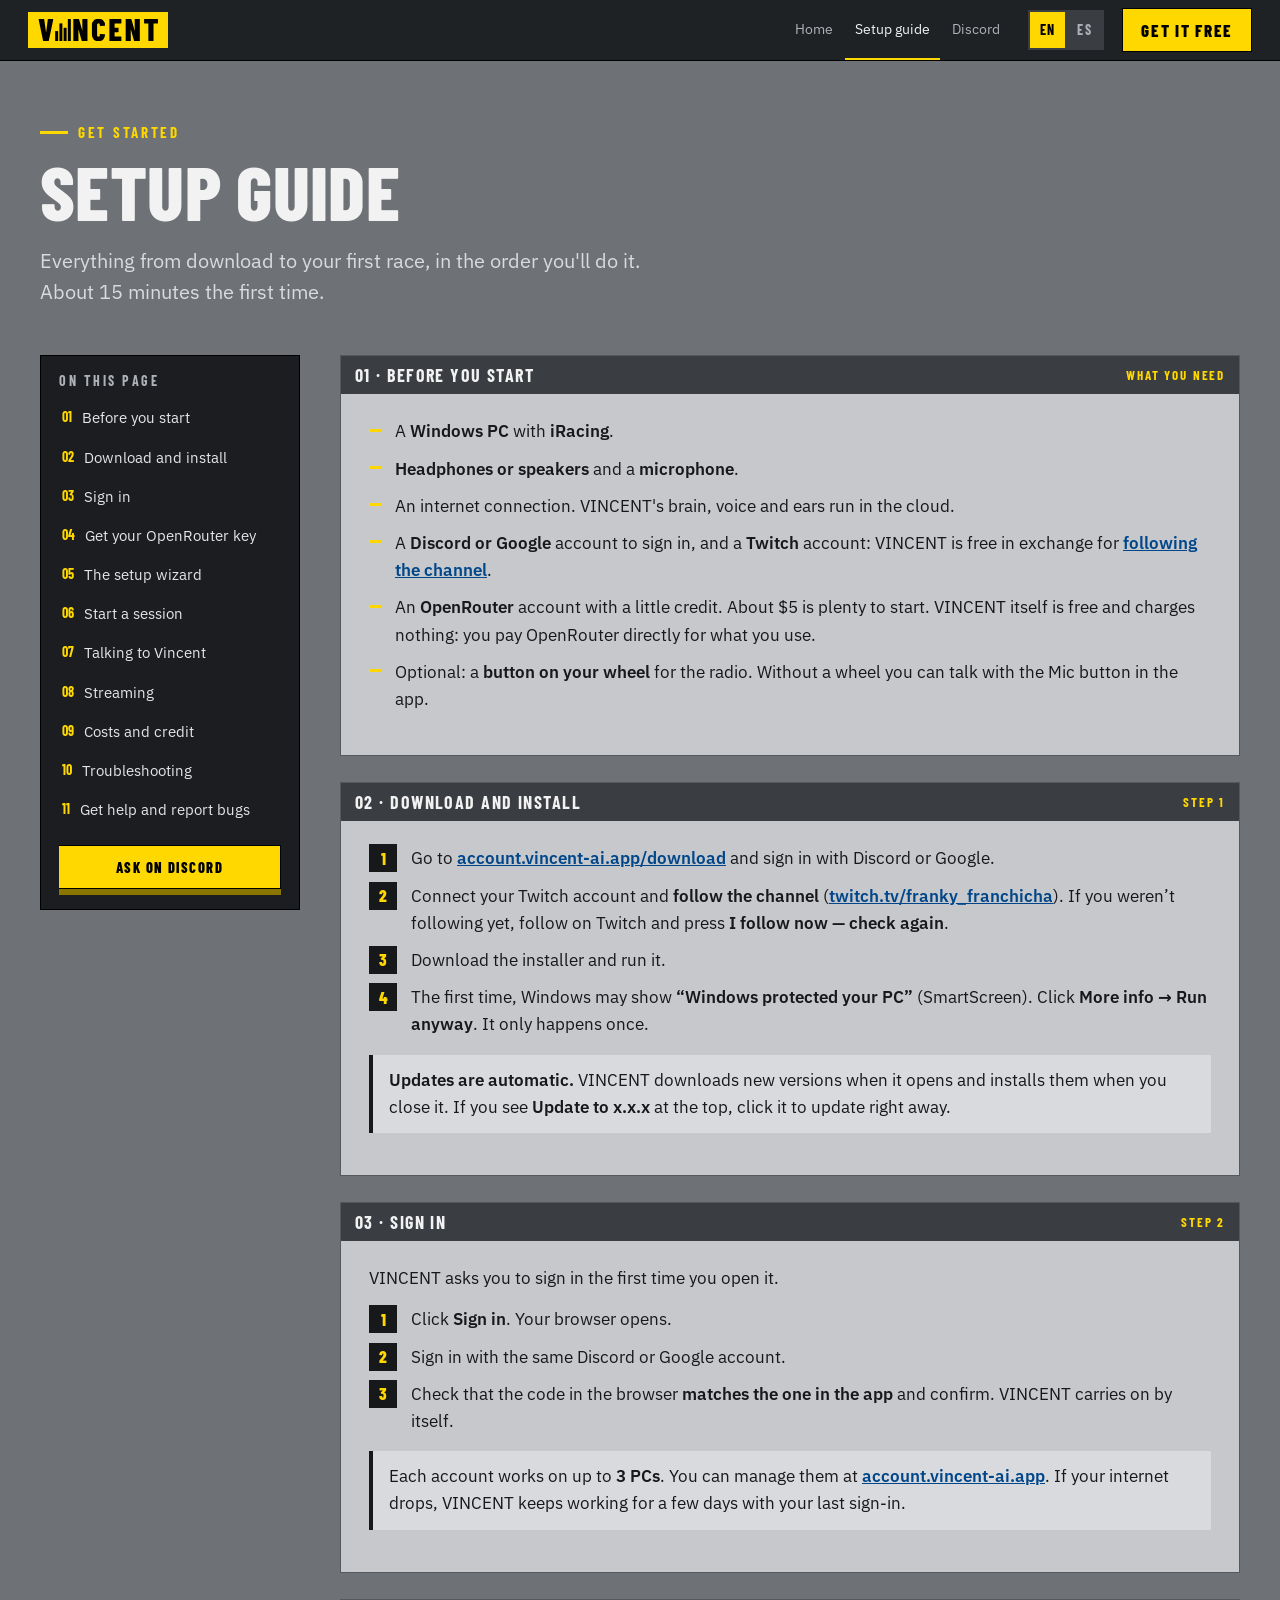
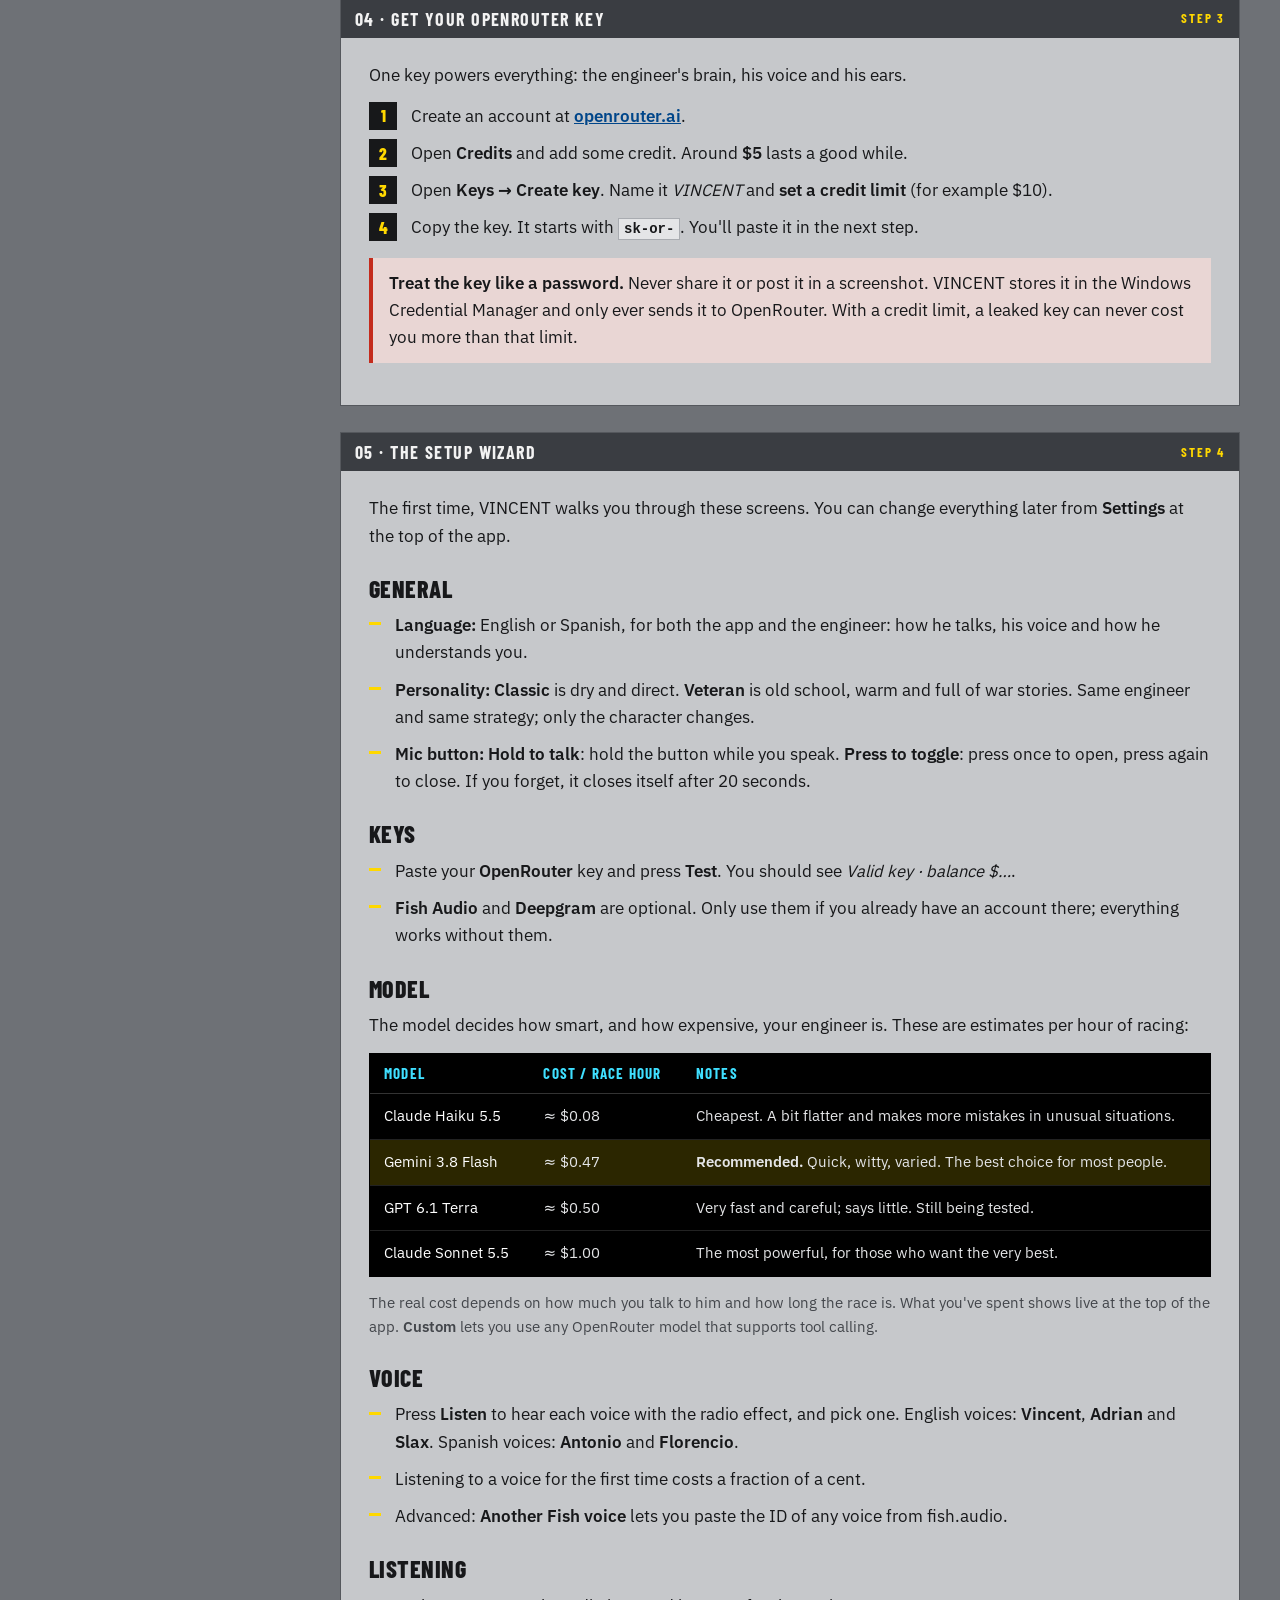
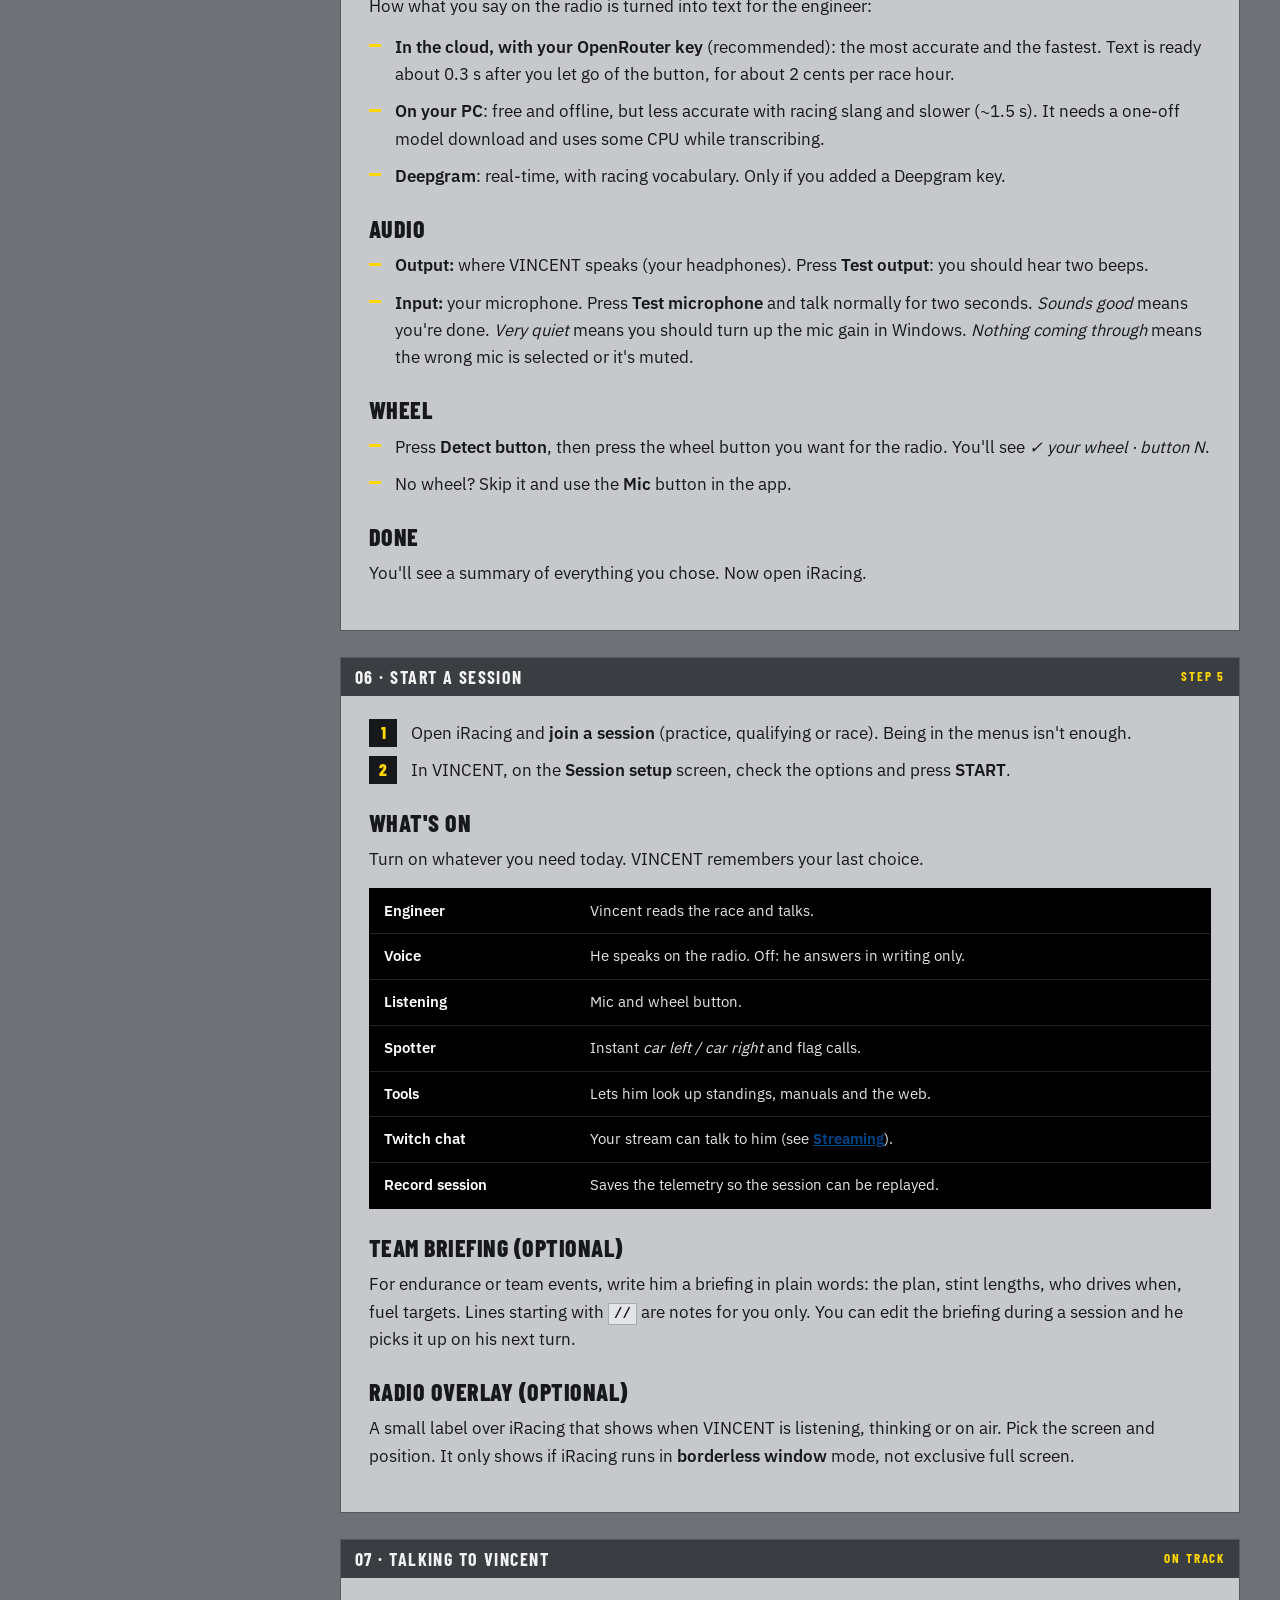
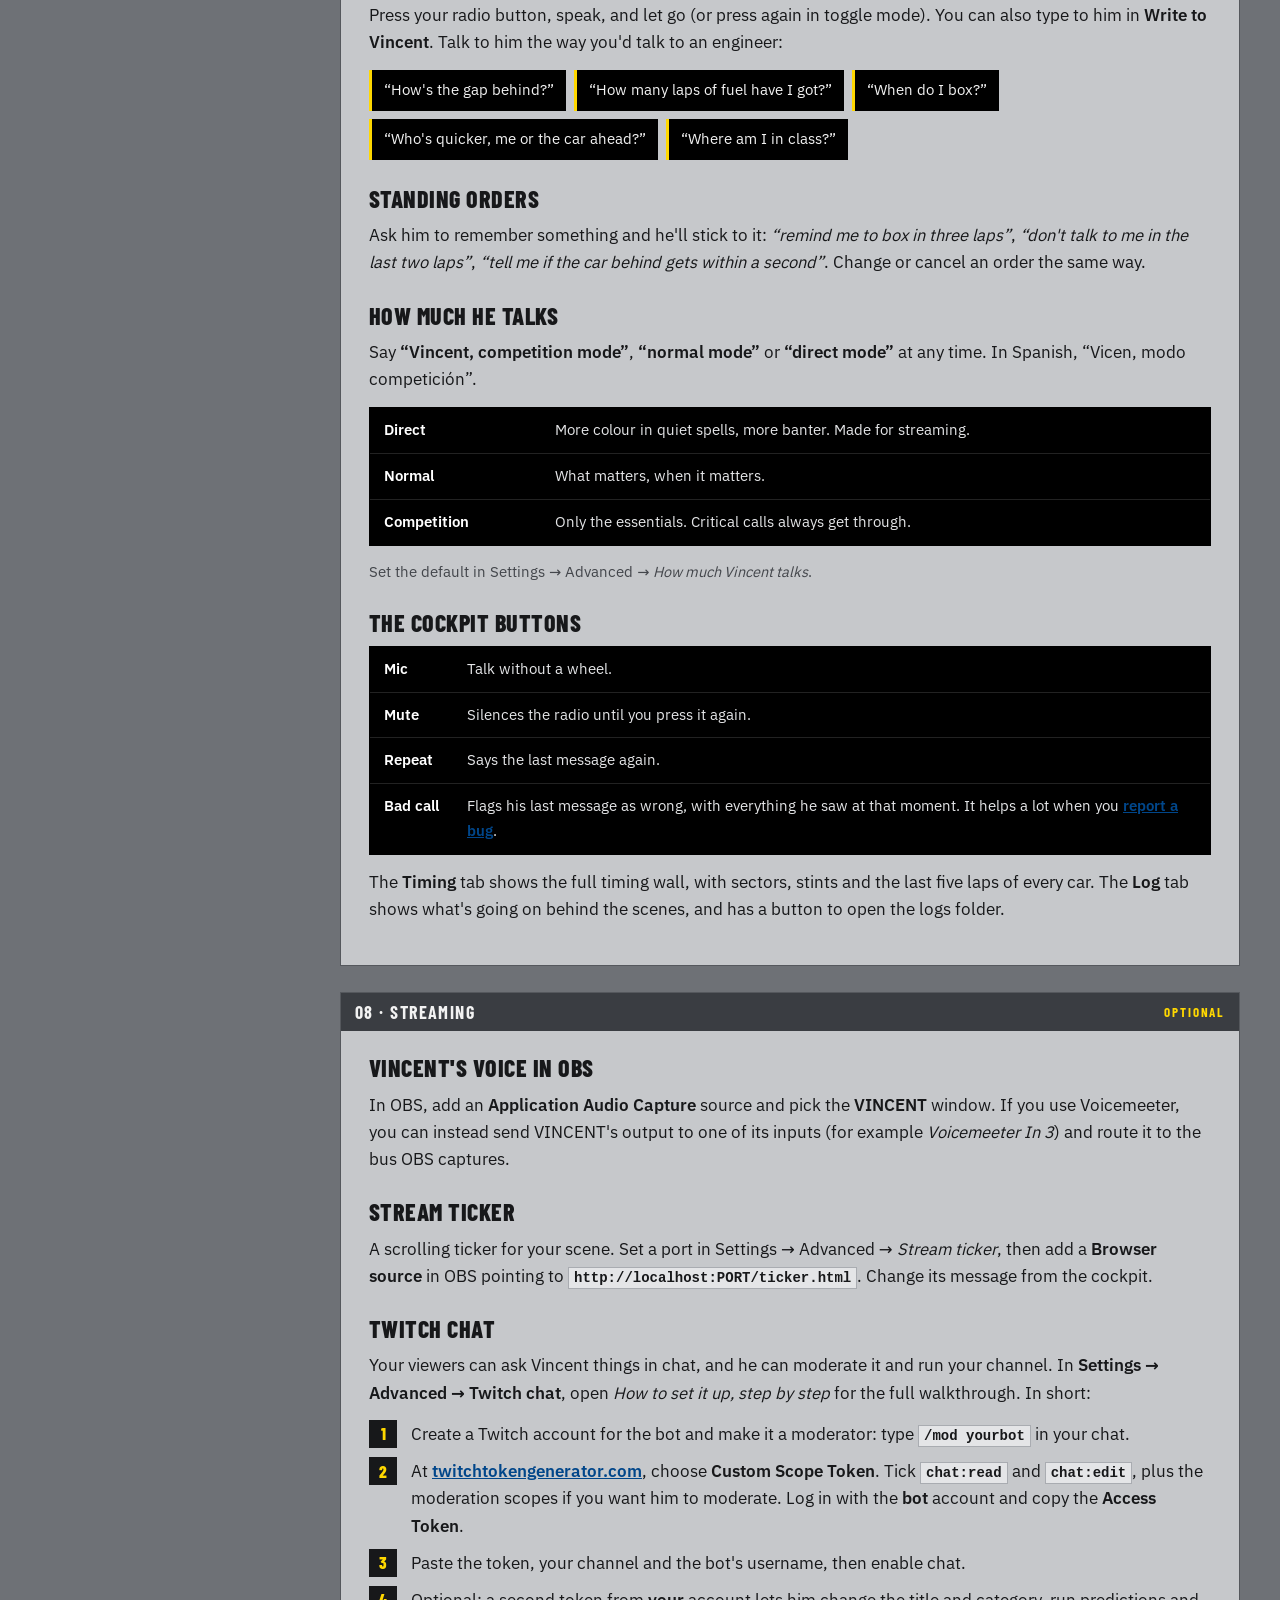
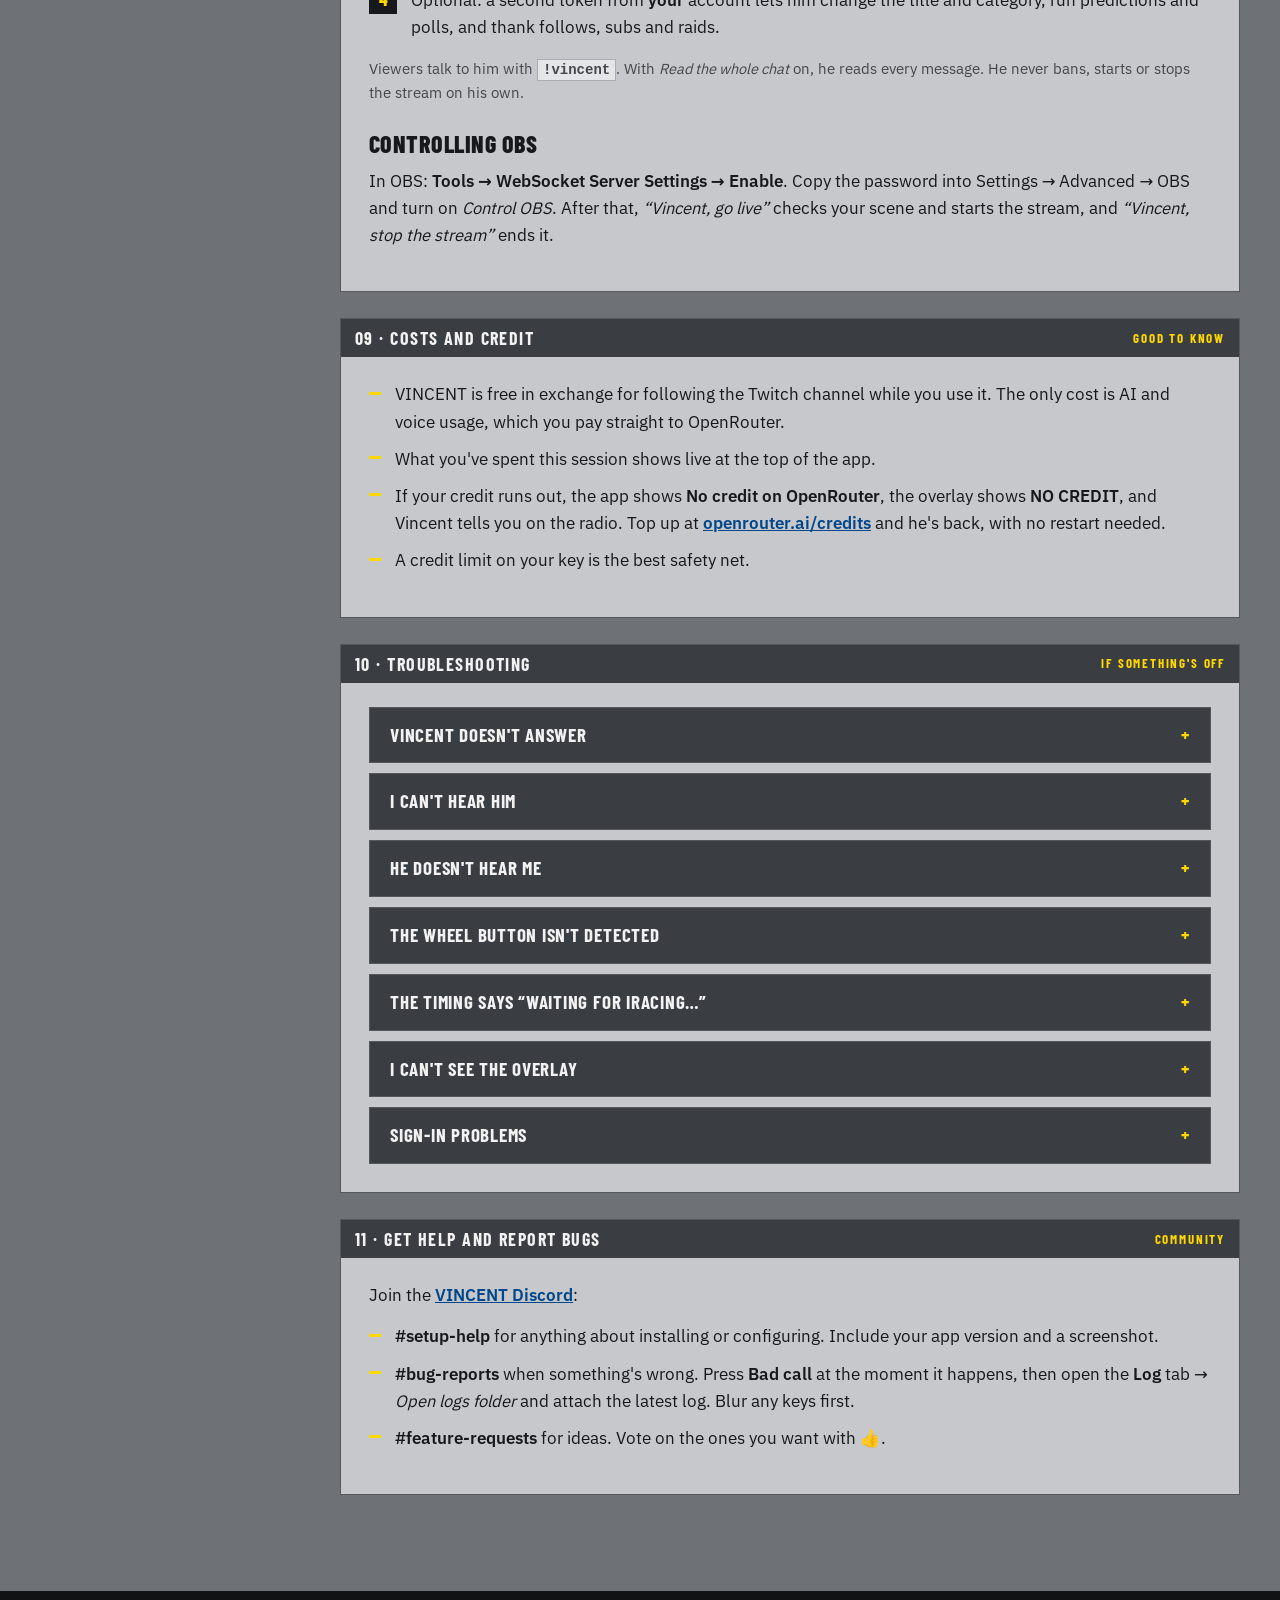
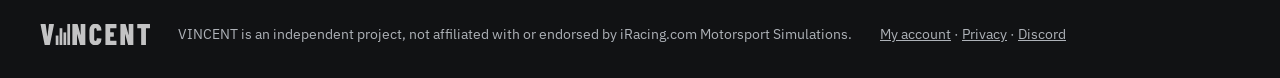
==== commit e4d231fc: "Web: gratis a cambio de seguir en Twitch (precio, FAQ, pasos y guia) Co-Authored-By: Claude Opus 5.5" ====
--- a/guide.html
+++ b/guide.html
@@ -35,13 +35,14 @@
 <li>A <b>Windows PC</b> with <b>iRacing</b>.</li>
 <li><b>Headphones or speakers</b> and a <b>microphone</b>.</li>
 <li>An internet connection. VINCENT's brain, voice and ears run in the cloud.</li>
-<li>A <b>Discord or Google</b> account, to sign in.</li>
+<li>A <b>Discord or Google</b> account to sign in, and a <b>Twitch</b> account: VINCENT is free in exchange for <a href="https://www.twitch.tv/franky_franchicha">following the channel</a>.</li>
 <li>An <b>OpenRouter</b> account with a little credit. About $5 is plenty to start. VINCENT itself is free and charges nothing: you pay OpenRouter directly for what you use.</li>
 <li>Optional: a <b>button on your wheel</b> for the radio. Without a wheel you can talk with the Mic button in the app.</li>
 </ul>
 </div></section><section class="gsec" id="install"><div class="ph"><span>02 · Download and install</span><small>Step 1</small></div><div class="gbody">
 <ol class="ol">
 <li>Go to <a href="https://account.vincent-ai.app/download">account.vincent-ai.app/download</a> and sign in with Discord or Google.</li>
+<li>Connect your Twitch account and <b>follow the channel</b> (<a href="https://www.twitch.tv/franky_franchicha">twitch.tv/franky_franchicha</a>). If you weren’t following yet, follow on Twitch and press <b>I follow now — check again</b>.</li>
 <li>Download the installer and run it.</li>
 <li>The first time, Windows may show <b>“Windows protected your PC”</b> (SmartScreen). Click <b>More info → Run anyway</b>. It only happens once.</li>
 </ol>
@@ -189,7 +190,7 @@
 <p>In OBS: <b>Tools → WebSocket Server Settings → Enable</b>. Copy the password into Settings → Advanced → OBS and turn on <i>Control OBS</i>. After that, <i>“Vincent, go live”</i> checks your scene and starts the stream, and <i>“Vincent, stop the stream”</i> ends it.</p>
 </div></section><section class="gsec" id="costs"><div class="ph"><span>09 · Costs and credit</span><small>Good to know</small></div><div class="gbody">
 <ul class="list">
-<li>VINCENT is free. The only cost is AI and voice usage, which you pay straight to OpenRouter.</li>
+<li>VINCENT is free in exchange for following the Twitch channel while you use it. The only cost is AI and voice usage, which you pay straight to OpenRouter.</li>
 <li>What you've spent this session shows live at the top of the app.</li>
 <li>If your credit runs out, the app shows <b>No credit on OpenRouter</b>, the overlay shows <b>NO CREDIT</b>, and Vincent tells you on the radio. Top up at <a href="https://openrouter.ai/credits">openrouter.ai/credits</a> and he's back, with no restart needed.</li>
 <li>A credit limit on your key is the best safety net.</li>
@@ -221,13 +222,14 @@
 <li>Un <b>PC con Windows</b> e <b>iRacing</b>.</li>
 <li><b>Auriculares o altavoces</b> y un <b>micrófono</b>.</li>
 <li>Conexión a internet: el cerebro, la voz y el oído de Vicen funcionan en la nube.</li>
-<li>Una cuenta de <b>Discord o Google</b> para iniciar sesión.</li>
+<li>Una cuenta de <b>Discord o Google</b> para iniciar sesión y una de <b>Twitch</b>: VINCENT es gratis a cambio de <a href="https://www.twitch.tv/franky_franchicha">seguir el canal</a>.</li>
 <li>Una cuenta de <b>OpenRouter</b> con algo de saldo; con unos 5 $ vas sobrado para empezar. VINCENT es gratis y no cobra nada: lo que uses se lo pagas directamente a OpenRouter.</li>
 <li>Opcional: un <b>botón del volante</b> para la radio. Sin volante, hablas con el botón Micro de la app.</li>
 </ul>
 </div></section><section class="gsec" id="install-es"><div class="ph"><span>02 · Descargar e instalar</span><small>Paso 1</small></div><div class="gbody">
 <ol class="ol">
 <li>Entra en <a href="https://account.vincent-ai.app/download">account.vincent-ai.app/download</a> e inicia sesión con Discord o Google.</li>
+<li>Conecta tu cuenta de Twitch y <b>sigue el canal</b> (<a href="https://www.twitch.tv/franky_franchicha">twitch.tv/franky_franchicha</a>). Si aún no lo seguías, síguelo en Twitch y pulsa <b>Ya le sigo, comprobar</b>.</li>
 <li>Descarga el instalador y ábrelo.</li>
 <li>La primera vez Windows puede decir <b>«Windows protegió su PC»</b> (SmartScreen). Pulsa <b>Más información → Ejecutar de todas formas</b>. Solo pasa una vez.</li>
 </ol>
@@ -375,7 +377,7 @@
 <p>En OBS: <b>Herramientas → Ajustes del servidor WebSocket → Activar</b>. Copia la contraseña en Ajustes → Avanzado → OBS y activa <i>Controlar OBS</i>. Después, <i>«Vicen, arranca directo»</i> revisa tu escena y empieza a emitir, y <i>«Vicen, para el directo»</i> lo corta.</p>
 </div></section><section class="gsec" id="costs-es"><div class="ph"><span>09 · Costes y saldo</span><small>Conviene saber</small></div><div class="gbody">
 <ul class="list">
-<li>VINCENT es gratis. El único gasto es el uso de IA y voz, que pagas directamente a OpenRouter.</li>
+<li>VINCENT es gratis a cambio de seguir el canal de Twitch mientras lo uses. El único gasto es el uso de IA y voz, que pagas directamente a OpenRouter.</li>
 <li>Lo que llevas gastado en la sesión se ve en directo arriba en la app.</li>
 <li>Si se acaba el saldo, la app muestra <b>Sin saldo en OpenRouter</b>, el overlay pone <b>SIN SALDO</b> y Vicen te lo dice por radio. Recarga en <a href="https://openrouter.ai/credits">openrouter.ai/credits</a> y vuelve sin reiniciar nada.</li>
 <li>Un límite de crédito en la clave es tu mejor red de seguridad.</li>
--- a/styles.css
+++ b/styles.css
@@ -170,6 +170,21 @@
 .dc-list b{font:700 20px/1.1 Cond,sans-serif;letter-spacing:.06em;color:var(--cya)}
 .dc-list span{font-size:15px;color:var(--soft)}
 @media (max-width:900px){.dc-body{grid-template-columns:1fr;padding:24px 18px 28px;gap:24px}}
+
+
+/* ---------- video ---------- */
+html[lang="en"] [data-lang-block="es"],html[lang="es"] [data-lang-block="en"]{display:none}
+.video{padding-top:72px;padding-bottom:72px}
+.yt{position:relative;aspect-ratio:16/9;max-width:1100px;background:#000;border:1px solid #000;box-shadow:0 30px 60px rgba(0,0,0,.35)}
+.yt iframe,.yt-play{position:absolute;inset:0;width:100%;height:100%;border:0}
+.yt-play{padding:0;background:#000;cursor:pointer;display:block}
+.yt-play img{width:100%;height:100%;object-fit:cover;opacity:.6;transition:opacity .2s}
+.yt-play:hover img{opacity:.8}
+.yt-btn{position:absolute;left:50%;top:50%;transform:translate(-50%,-50%);width:88px;height:88px;display:flex;align-items:center;justify-content:center;background:var(--team);color:#000;box-shadow:0 6px 0 #8a7500}
+.yt-play:hover .yt-btn{background:#FFE54D}
+.yt-t{position:absolute;left:0;bottom:0;background:#000;color:var(--w);font:700 18px/1 Cond,sans-serif;letter-spacing:.1em;padding:10px 14px}
+.yt-alt{margin:14px 0 0;font-size:14px}
+.yt-alt a{color:var(--mute)}
 
 /* ---------- reveal on scroll ---------- */
 .reveal{opacity:0;transform:translateY(24px);transition:opacity .7s ease,transform .7s ease}
@@ -201,3 +216,5 @@
   .foot{padding:28px 16px}
 }
 @media (prefers-reduced-motion:reduce){*{animation:none!important;transition:none!important;scroll-behavior:auto!important}.reveal{opacity:1;transform:none}}
+.free .tw{display:inline-block;margin-top:14px;font:700 17px/1 Cond,sans-serif;letter-spacing:.08em;text-transform:uppercase;color:#6a2fd6;text-decoration:none;border-bottom:2px solid currentColor}
+.free .tw:hover{color:#9146ff}
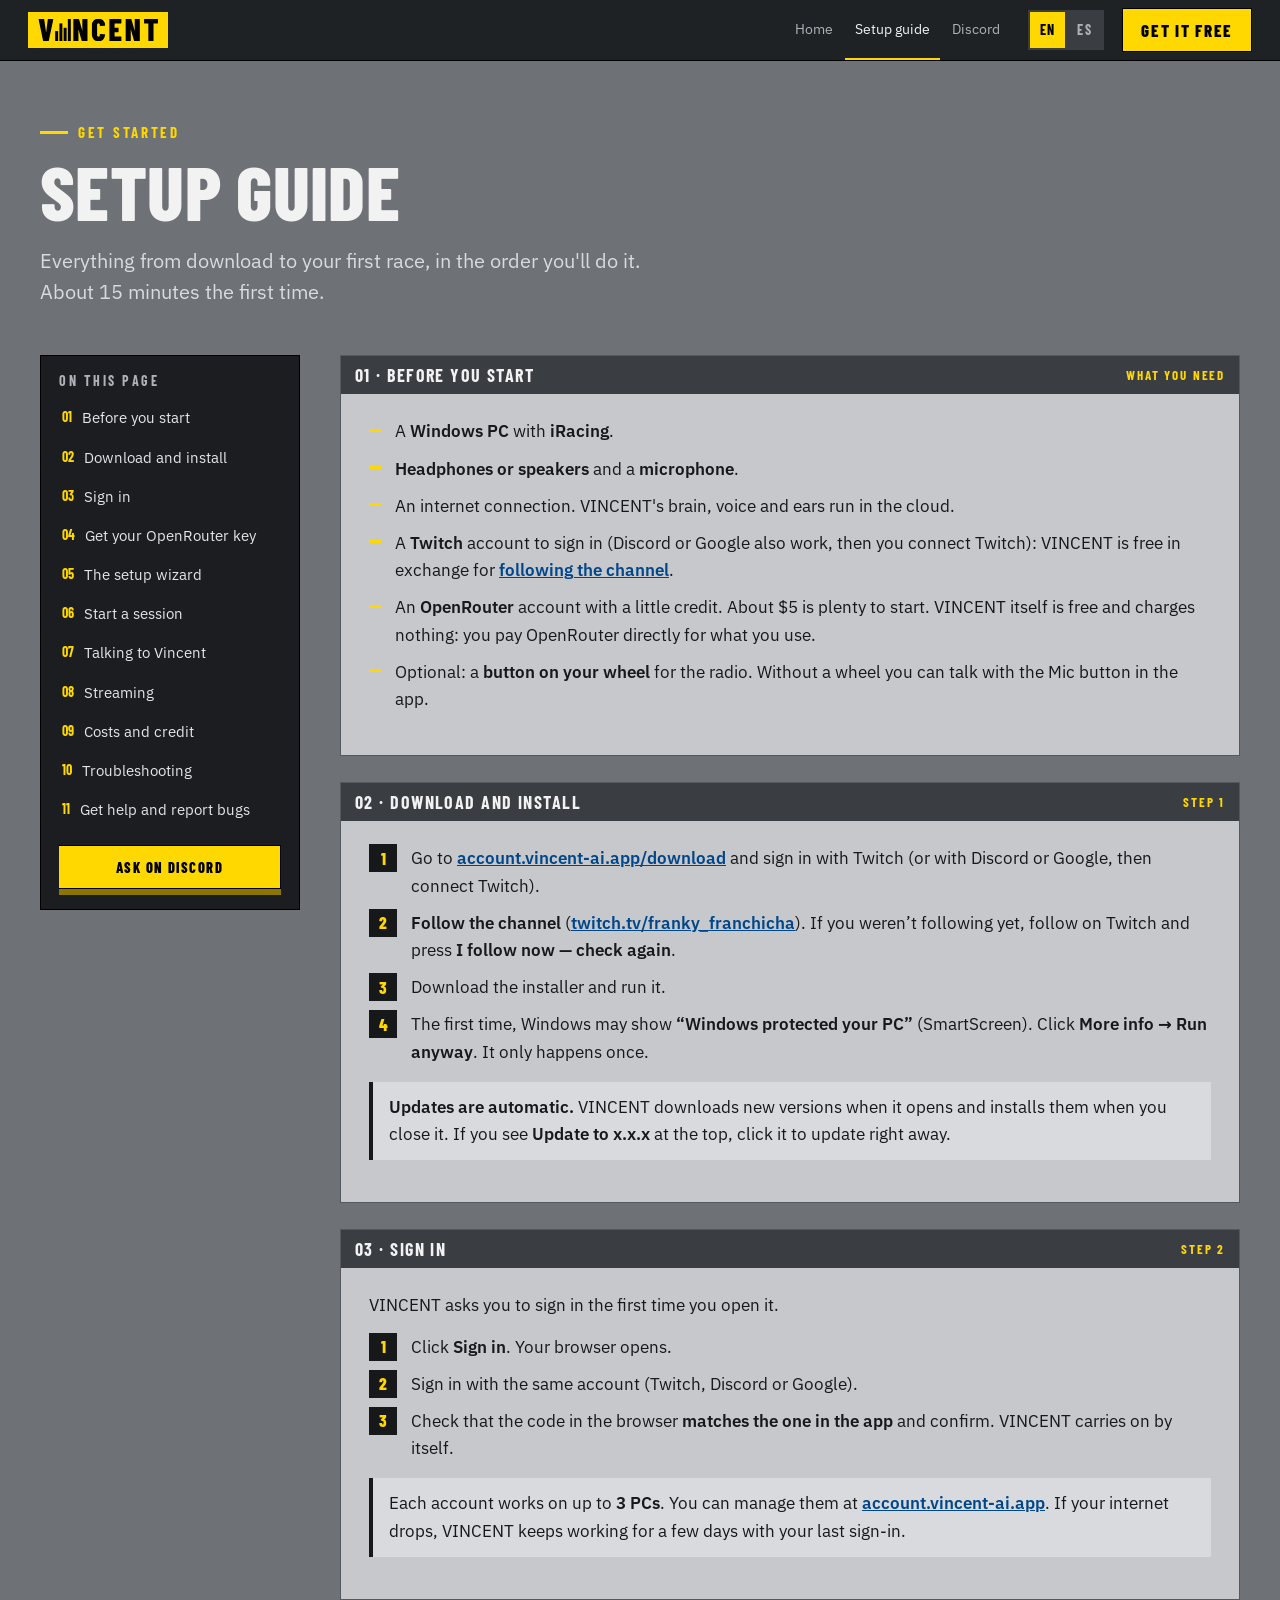
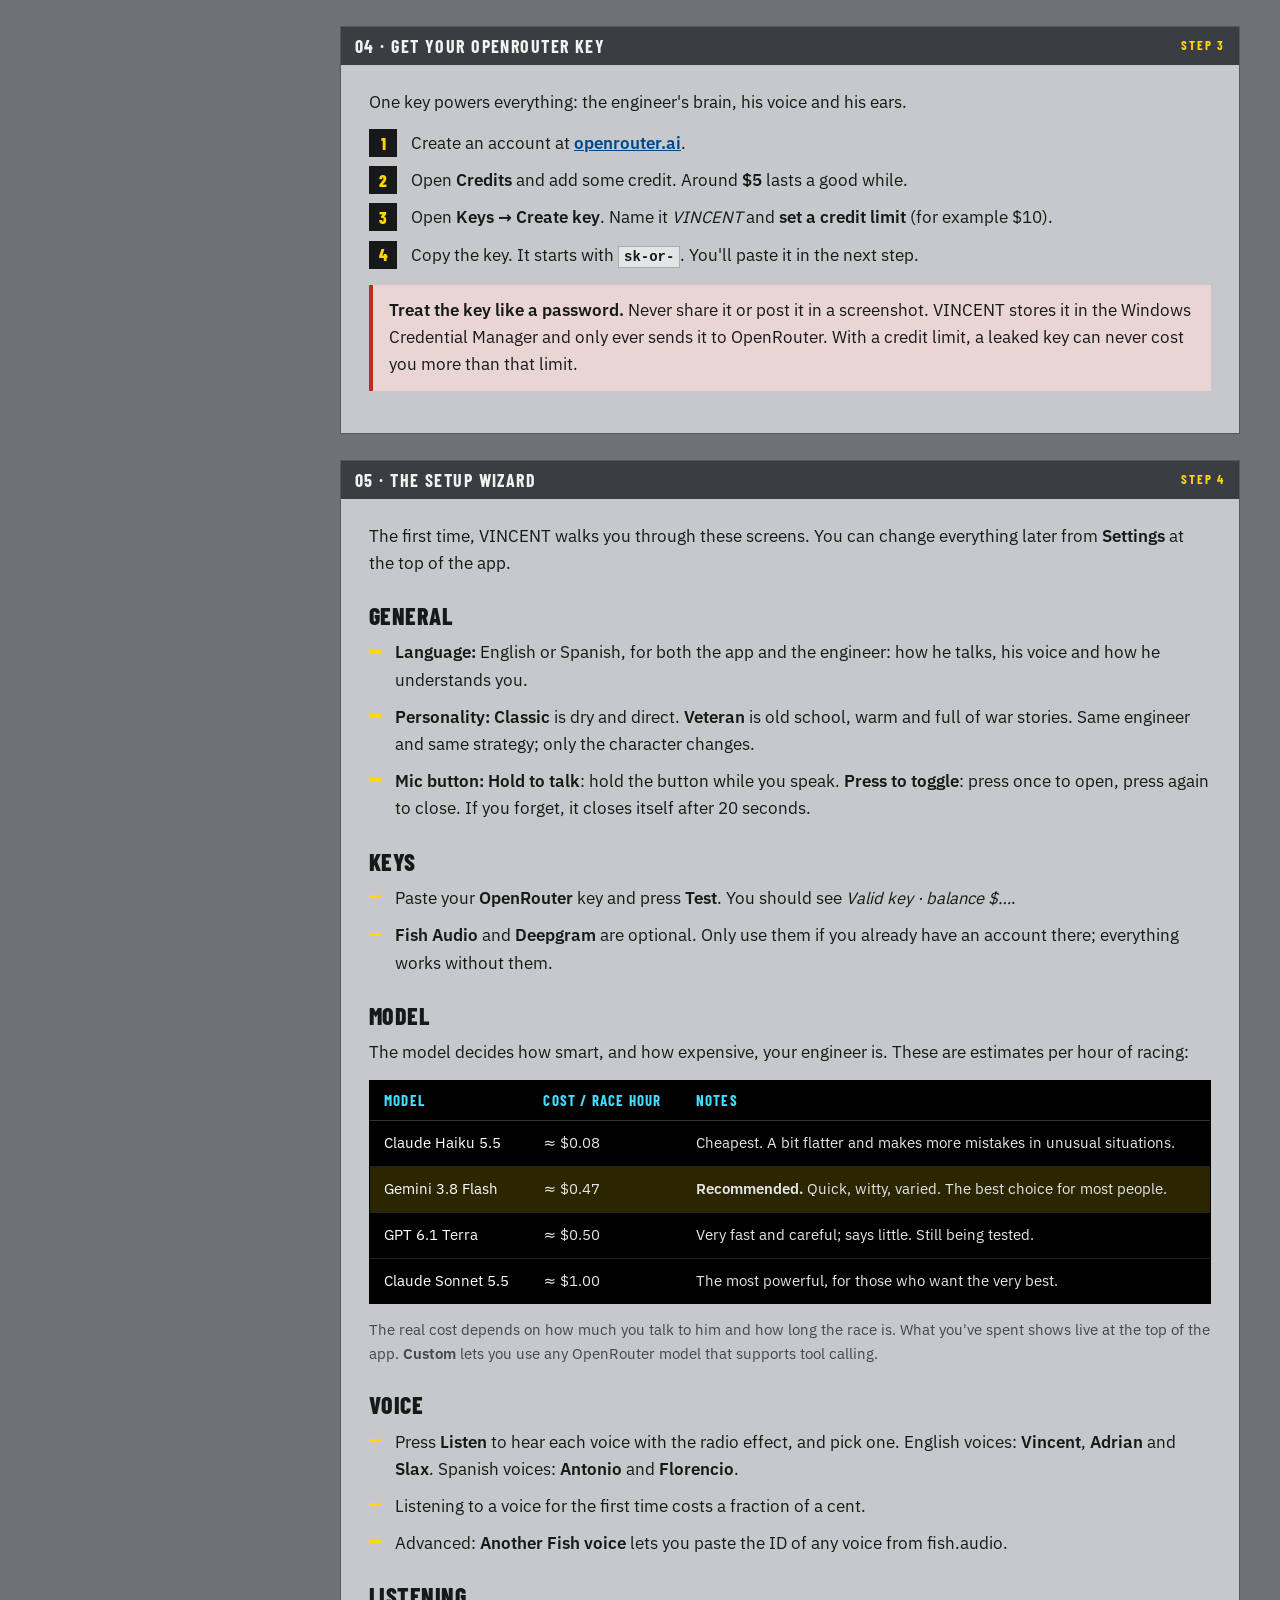
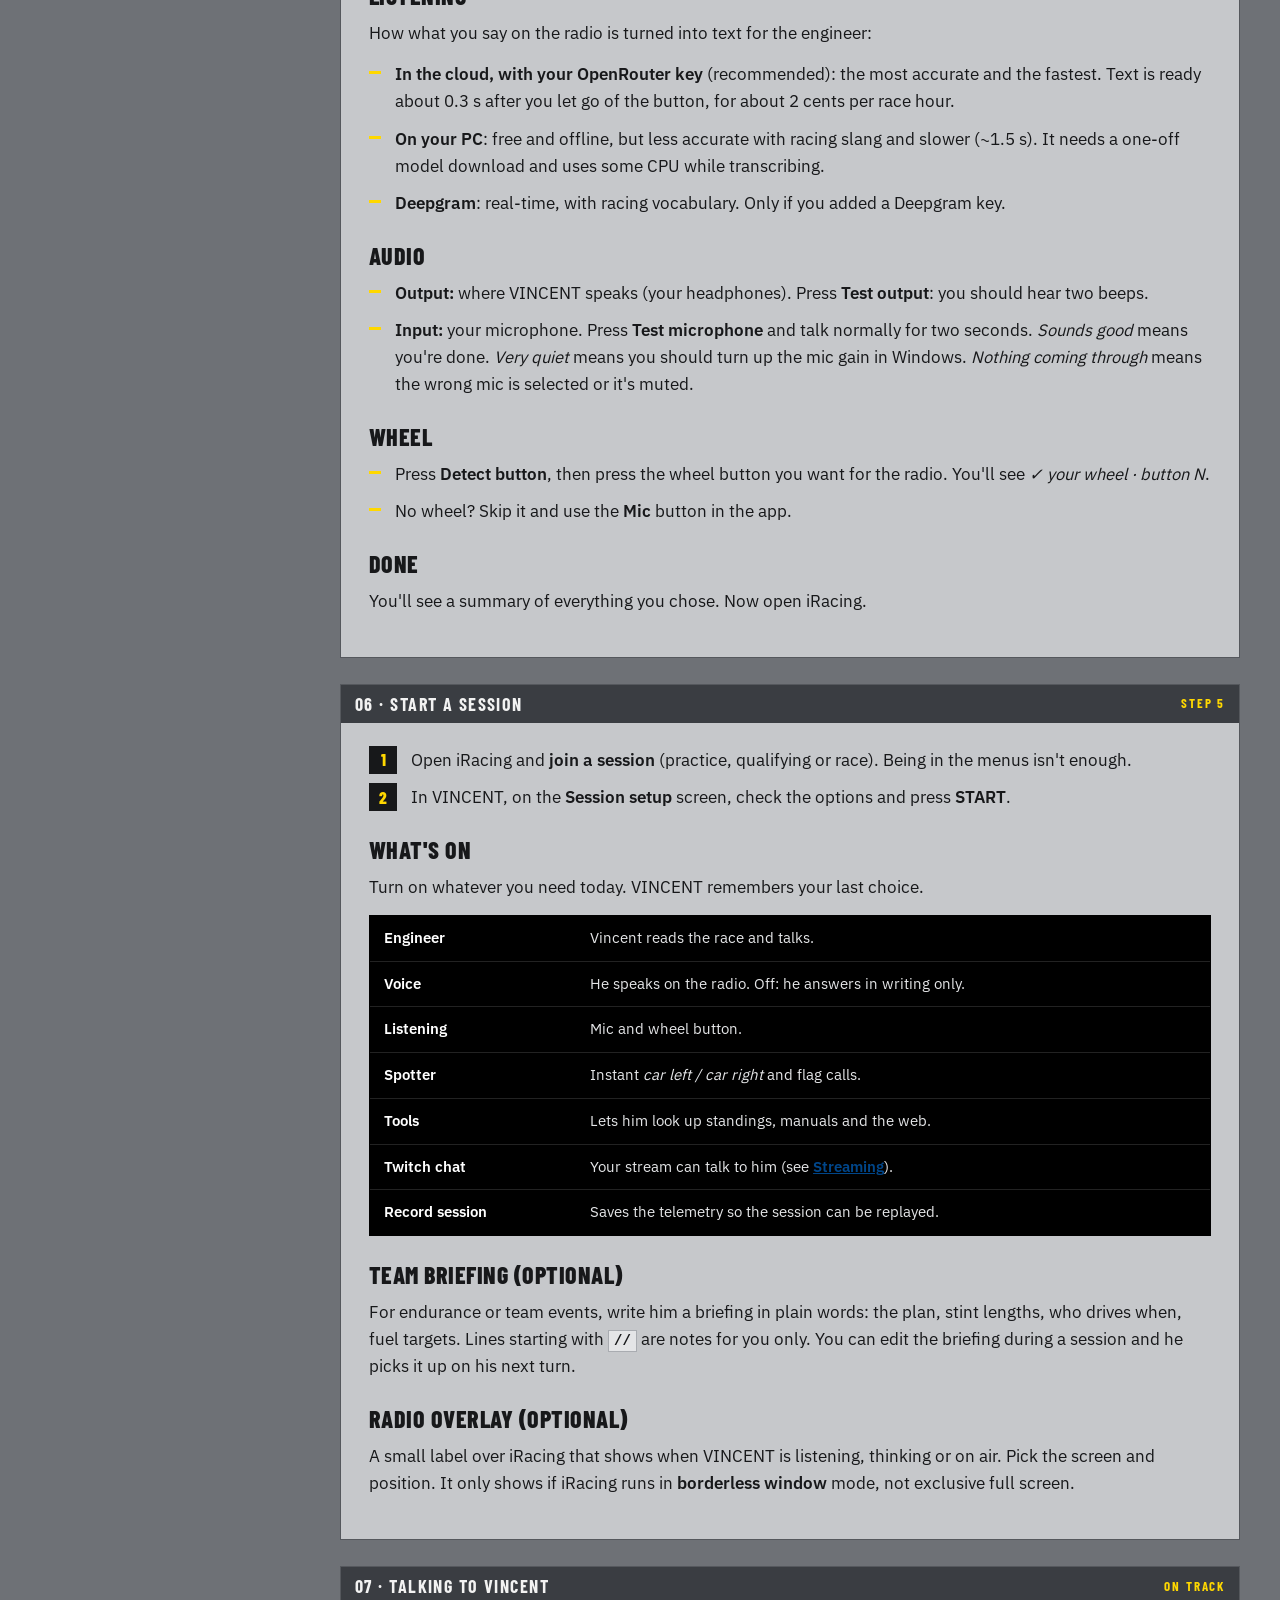
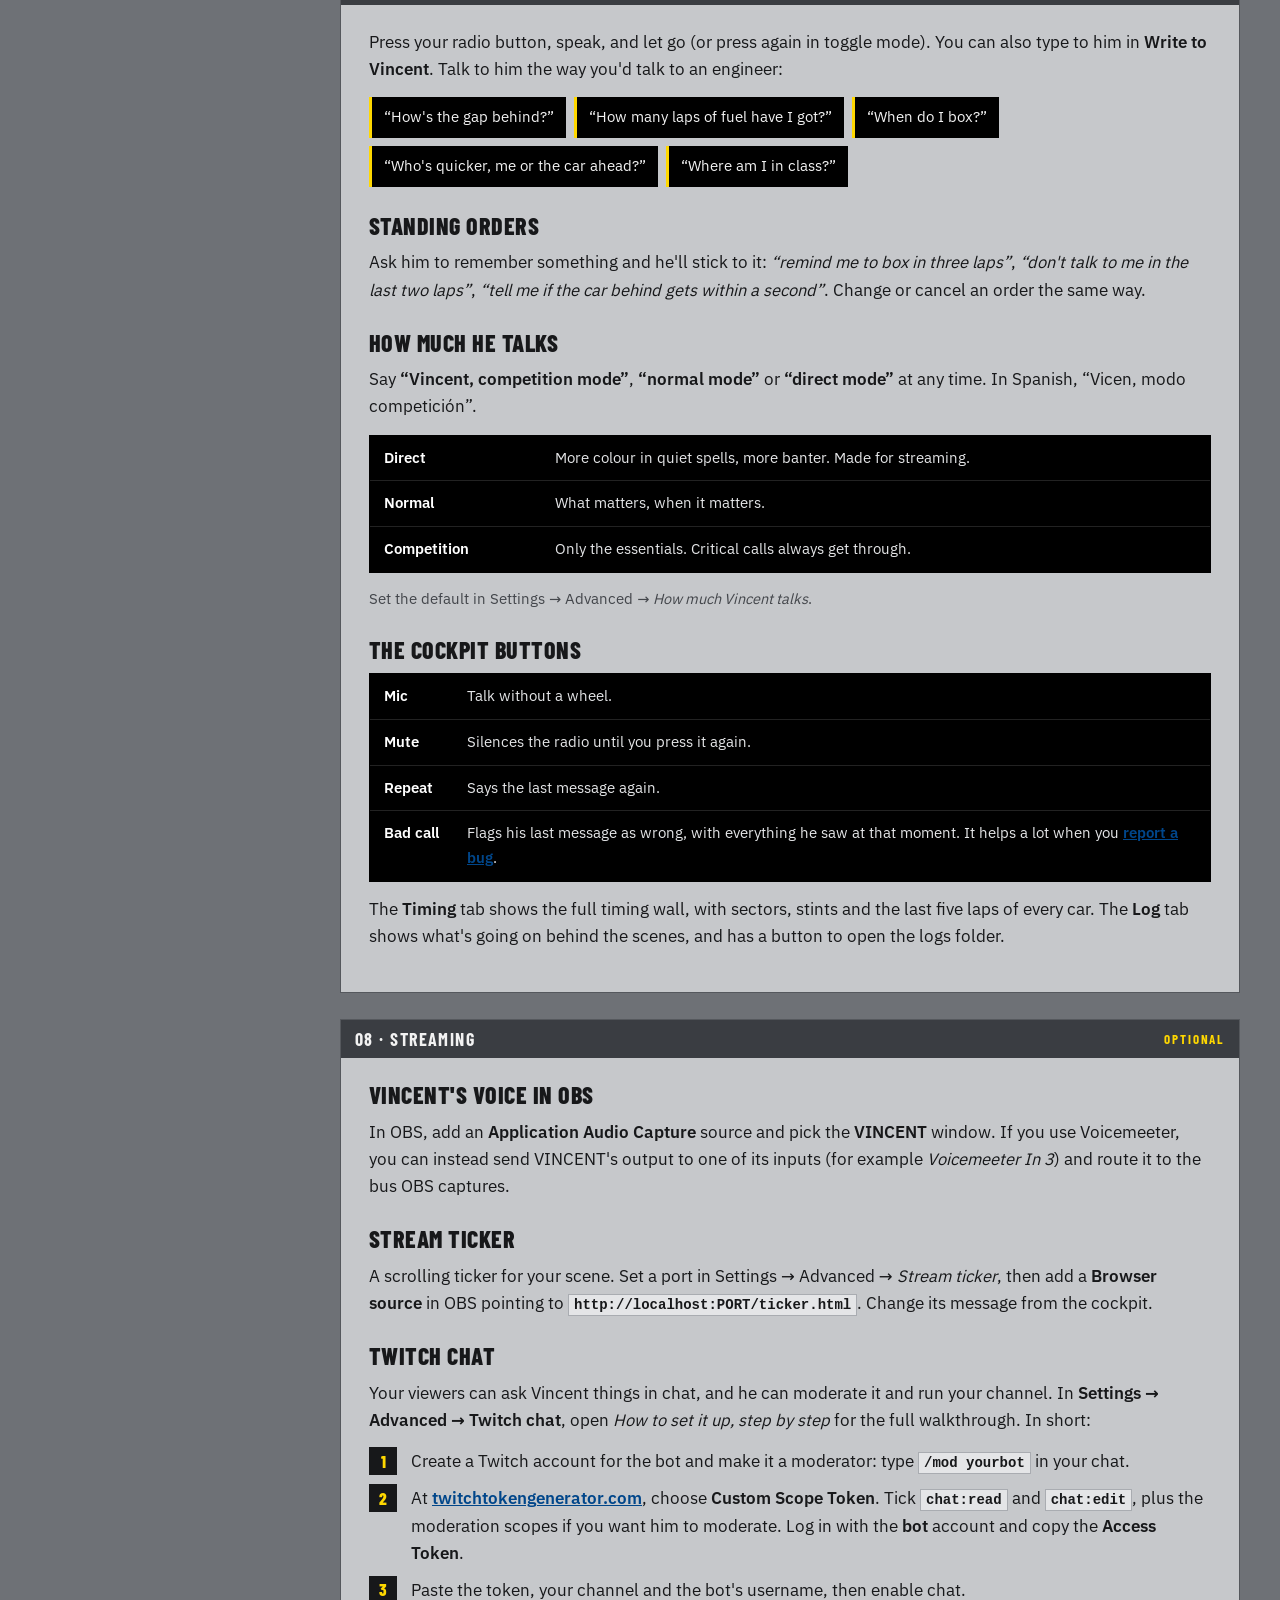
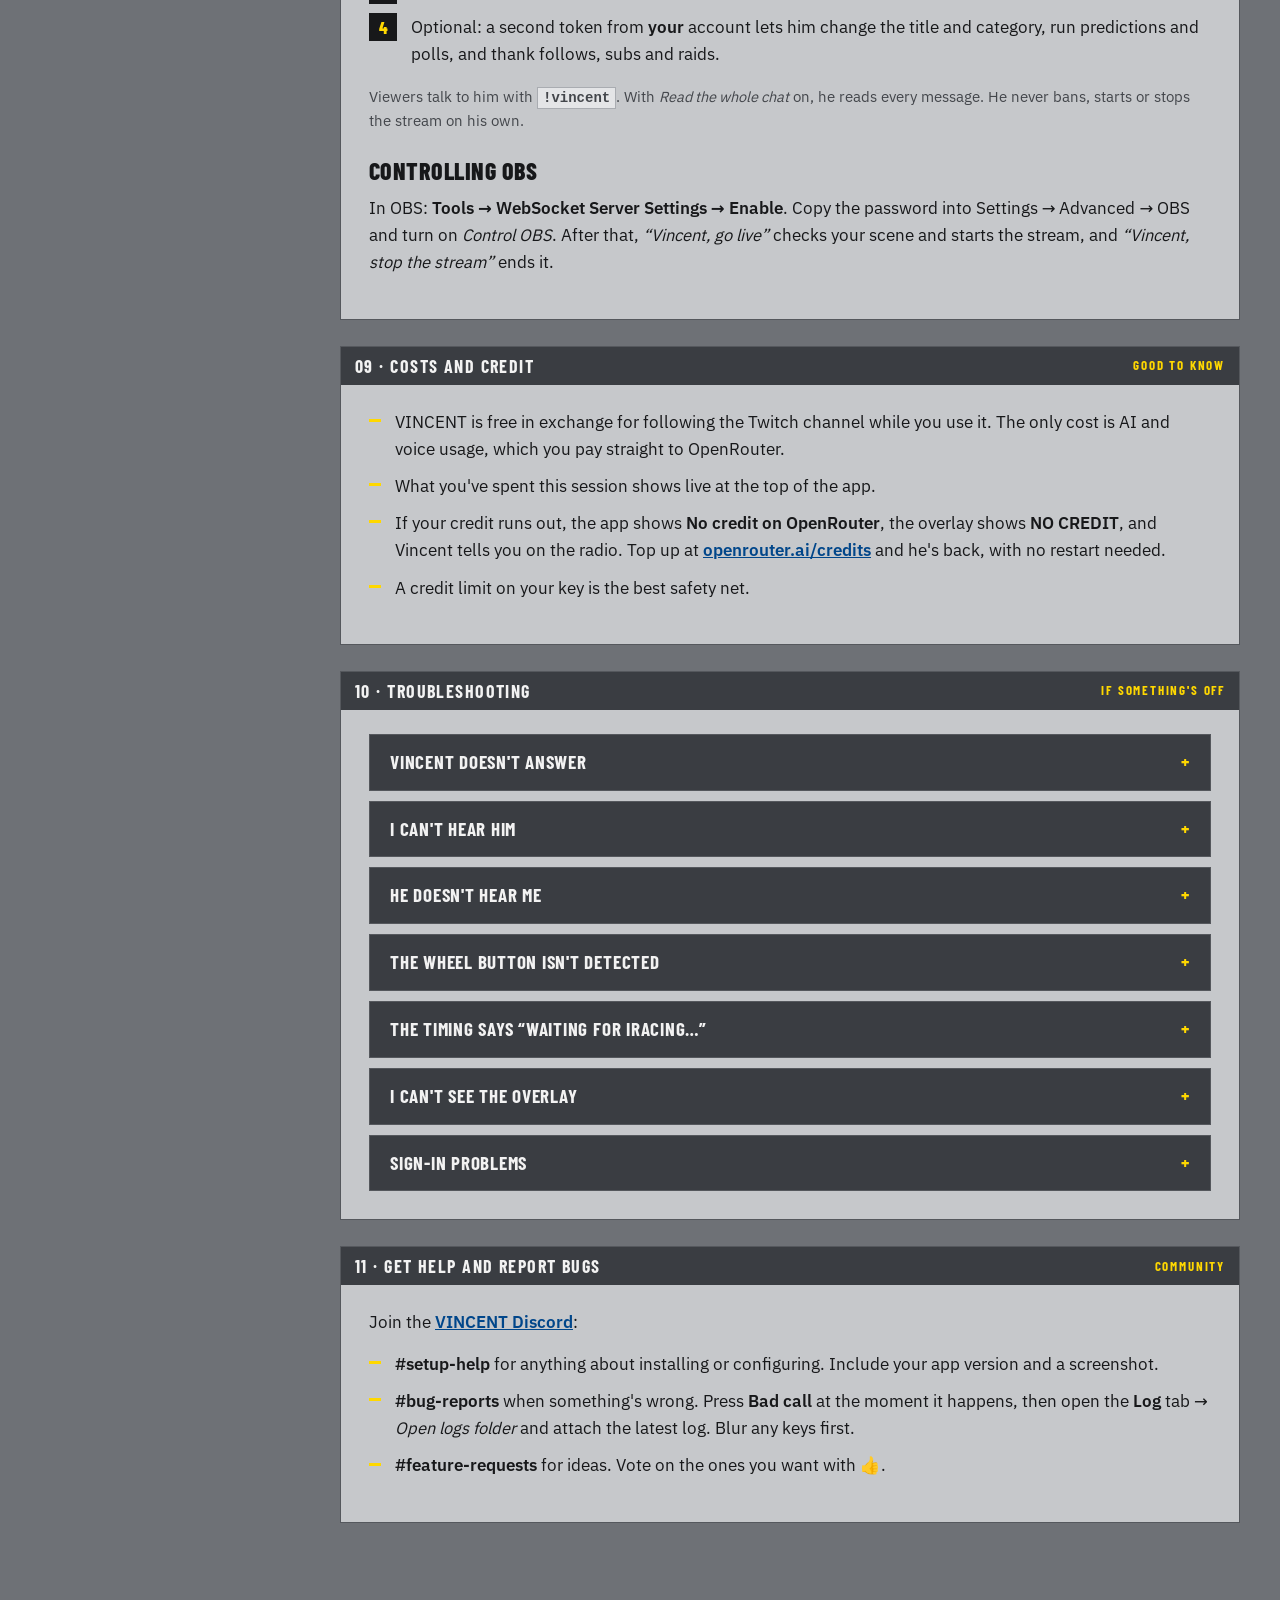
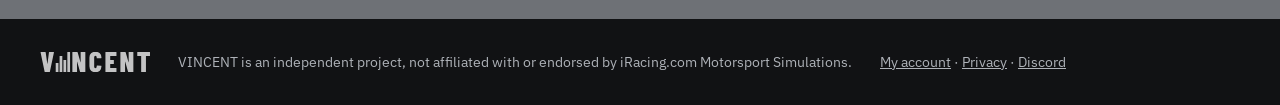
==== commit 8ce83cca: "Web: VINCENT gestiona el directo por voz (OBS y Twitch); se entra tambien con Twitch (portada, guia " ====
--- a/guide.html
+++ b/guide.html
@@ -35,14 +35,14 @@
 <li>A <b>Windows PC</b> with <b>iRacing</b>.</li>
 <li><b>Headphones or speakers</b> and a <b>microphone</b>.</li>
 <li>An internet connection. VINCENT's brain, voice and ears run in the cloud.</li>
-<li>A <b>Discord or Google</b> account to sign in, and a <b>Twitch</b> account: VINCENT is free in exchange for <a href="https://www.twitch.tv/franky_franchicha">following the channel</a>.</li>
+<li>A <b>Twitch</b> account to sign in (Discord or Google also work, then you connect Twitch): VINCENT is free in exchange for <a href="https://www.twitch.tv/franky_franchicha">following the channel</a>.</li>
 <li>An <b>OpenRouter</b> account with a little credit. About $5 is plenty to start. VINCENT itself is free and charges nothing: you pay OpenRouter directly for what you use.</li>
 <li>Optional: a <b>button on your wheel</b> for the radio. Without a wheel you can talk with the Mic button in the app.</li>
 </ul>
 </div></section><section class="gsec" id="install"><div class="ph"><span>02 · Download and install</span><small>Step 1</small></div><div class="gbody">
 <ol class="ol">
-<li>Go to <a href="https://account.vincent-ai.app/download">account.vincent-ai.app/download</a> and sign in with Discord or Google.</li>
-<li>Connect your Twitch account and <b>follow the channel</b> (<a href="https://www.twitch.tv/franky_franchicha">twitch.tv/franky_franchicha</a>). If you weren’t following yet, follow on Twitch and press <b>I follow now — check again</b>.</li>
+<li>Go to <a href="https://account.vincent-ai.app/download">account.vincent-ai.app/download</a> and sign in with Twitch (or with Discord or Google, then connect Twitch).</li>
+<li><b>Follow the channel</b> (<a href="https://www.twitch.tv/franky_franchicha">twitch.tv/franky_franchicha</a>). If you weren’t following yet, follow on Twitch and press <b>I follow now — check again</b>.</li>
 <li>Download the installer and run it.</li>
 <li>The first time, Windows may show <b>“Windows protected your PC”</b> (SmartScreen). Click <b>More info → Run anyway</b>. It only happens once.</li>
 </ol>
@@ -51,7 +51,7 @@
 <p>VINCENT asks you to sign in the first time you open it.</p>
 <ol class="ol">
 <li>Click <b>Sign in</b>. Your browser opens.</li>
-<li>Sign in with the same Discord or Google account.</li>
+<li>Sign in with the same account (Twitch, Discord or Google).</li>
 <li>Check that the code in the browser <b>matches the one in the app</b> and confirm. VINCENT carries on by itself.</li>
 </ol>
 <p class="note">Each account works on up to <b>3 PCs</b>. You can manage them at <a href="https://account.vincent-ai.app/">account.vincent-ai.app</a>. If your internet drops, VINCENT keeps working for a few days with your last sign-in.</p>
@@ -222,14 +222,14 @@
 <li>Un <b>PC con Windows</b> e <b>iRacing</b>.</li>
 <li><b>Auriculares o altavoces</b> y un <b>micrófono</b>.</li>
 <li>Conexión a internet: el cerebro, la voz y el oído de Vicen funcionan en la nube.</li>
-<li>Una cuenta de <b>Discord o Google</b> para iniciar sesión y una de <b>Twitch</b>: VINCENT es gratis a cambio de <a href="https://www.twitch.tv/franky_franchicha">seguir el canal</a>.</li>
+<li>Una cuenta de <b>Twitch</b> para entrar (también vale Discord o Google, y luego conectas Twitch): VINCENT es gratis a cambio de <a href="https://www.twitch.tv/franky_franchicha">seguir el canal</a>.</li>
 <li>Una cuenta de <b>OpenRouter</b> con algo de saldo; con unos 5 $ vas sobrado para empezar. VINCENT es gratis y no cobra nada: lo que uses se lo pagas directamente a OpenRouter.</li>
 <li>Opcional: un <b>botón del volante</b> para la radio. Sin volante, hablas con el botón Micro de la app.</li>
 </ul>
 </div></section><section class="gsec" id="install-es"><div class="ph"><span>02 · Descargar e instalar</span><small>Paso 1</small></div><div class="gbody">
 <ol class="ol">
-<li>Entra en <a href="https://account.vincent-ai.app/download">account.vincent-ai.app/download</a> e inicia sesión con Discord o Google.</li>
-<li>Conecta tu cuenta de Twitch y <b>sigue el canal</b> (<a href="https://www.twitch.tv/franky_franchicha">twitch.tv/franky_franchicha</a>). Si aún no lo seguías, síguelo en Twitch y pulsa <b>Ya le sigo, comprobar</b>.</li>
+<li>Entra en <a href="https://account.vincent-ai.app/download">account.vincent-ai.app/download</a> y entra con Twitch (o con Discord o Google y luego conecta Twitch).</li>
+<li><b>Sigue el canal</b> (<a href="https://www.twitch.tv/franky_franchicha">twitch.tv/franky_franchicha</a>). Si aún no lo seguías, síguelo en Twitch y pulsa <b>Ya le sigo, comprobar</b>.</li>
 <li>Descarga el instalador y ábrelo.</li>
 <li>La primera vez Windows puede decir <b>«Windows protegió su PC»</b> (SmartScreen). Pulsa <b>Más información → Ejecutar de todas formas</b>. Solo pasa una vez.</li>
 </ol>
@@ -238,7 +238,7 @@
 <p>La primera vez que abres VINCENT te pide entrar.</p>
 <ol class="ol">
 <li>Pulsa <b>Iniciar sesión</b>: se abre el navegador.</li>
-<li>Entra con la misma cuenta de Discord o Google.</li>
+<li>Entra con la misma cuenta (Twitch, Discord o Google).</li>
 <li>Comprueba que el código del navegador <b>es el mismo que el de la app</b> y confirma. VINCENT sigue solo.</li>
 </ol>
 <p class="note">Cada cuenta funciona en hasta <b>3 PCs</b>, que gestionas en <a href="https://account.vincent-ai.app/">account.vincent-ai.app</a>. Si se te cae internet, sigue funcionando unos días con tu último inicio de sesión.</p>
--- a/styles.css
+++ b/styles.css
@@ -110,6 +110,7 @@
 .spot{display:inline-flex;justify-self:start;height:48px;margin-top:8px;border:1px solid #000;background:#000;font:700 22px/1 Cond,sans-serif;letter-spacing:.1em}
 .spot .k{display:flex;align-items:center;padding:0 14px;background:var(--red);color:#000}
 .spot .v{display:flex;align-items:center;padding:0 16px;color:var(--w)}
+.spot.tw .k{background:#9146FF;color:#fff}
 
 .overlays{display:grid;gap:14px;justify-items:start;padding:36px;width:100%;max-width:560px;background:
   linear-gradient(135deg,rgba(0,0,0,.35),rgba(0,0,0,.05)),
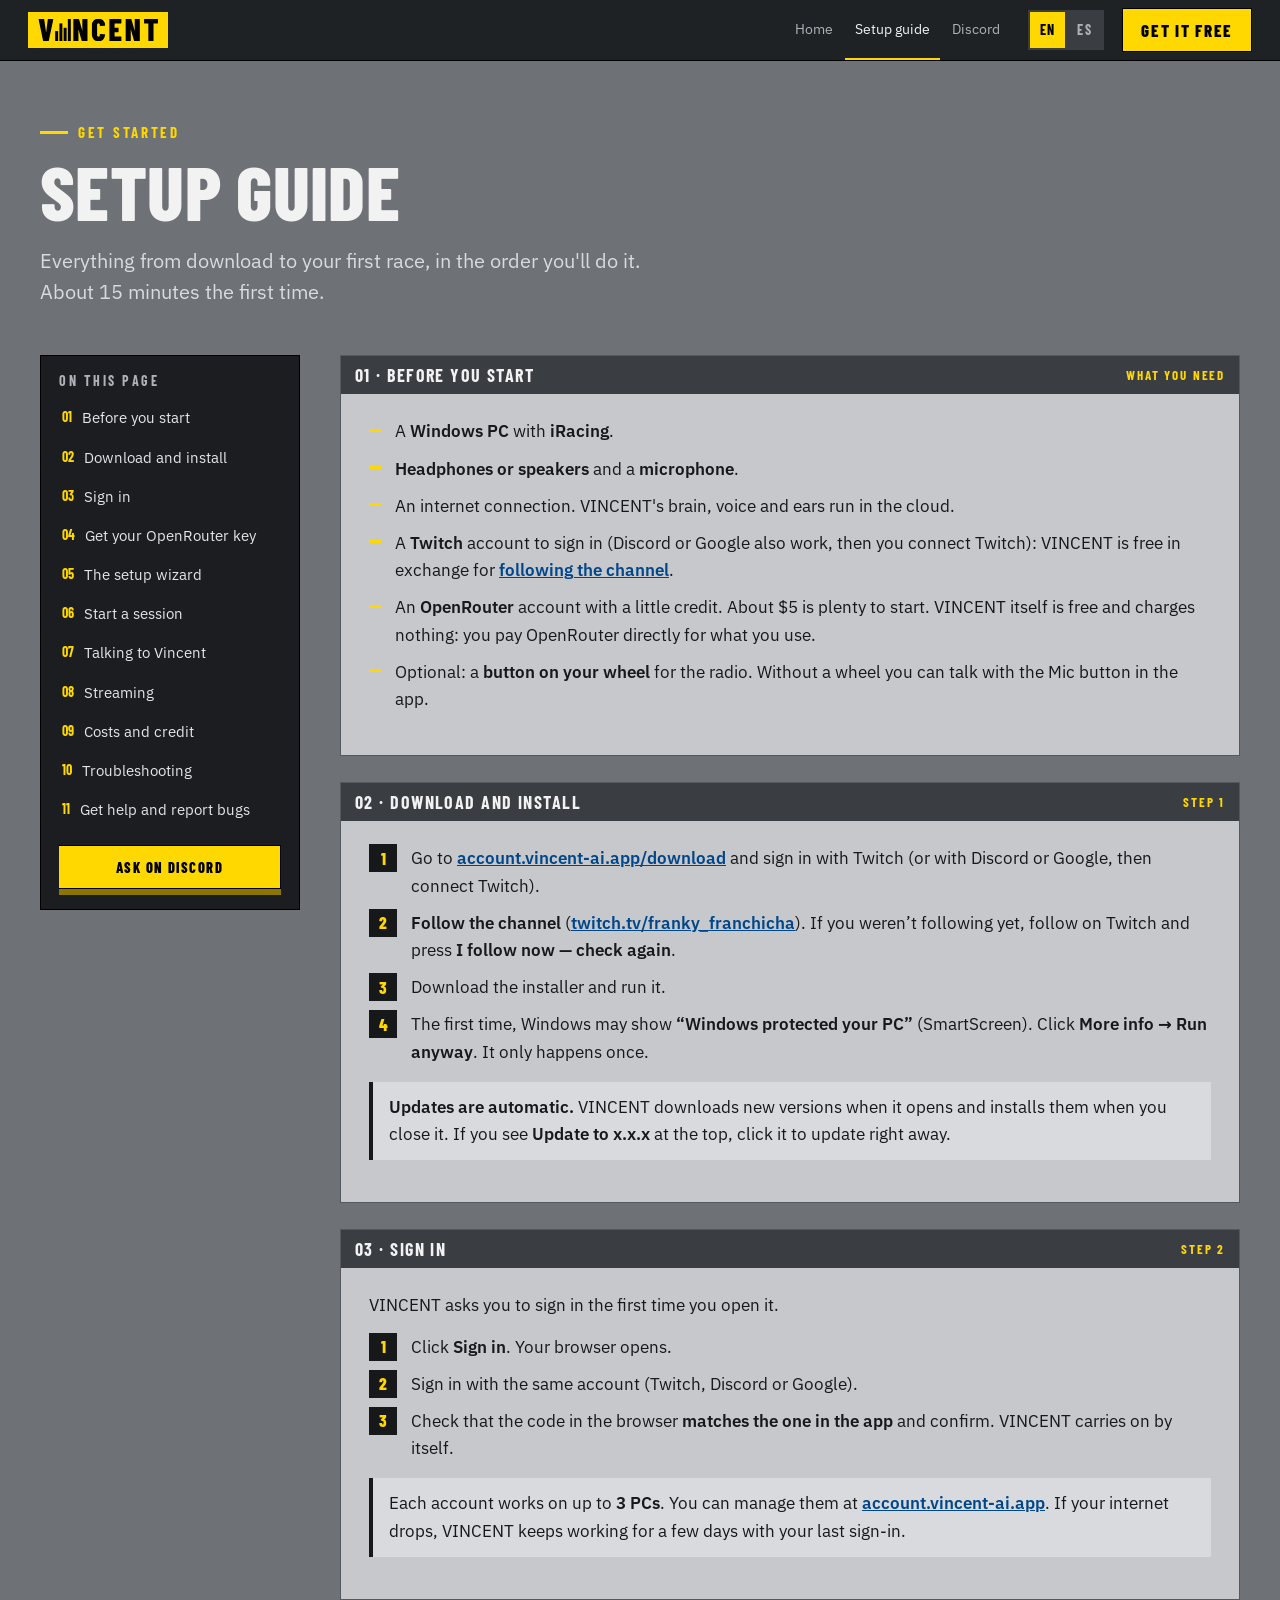
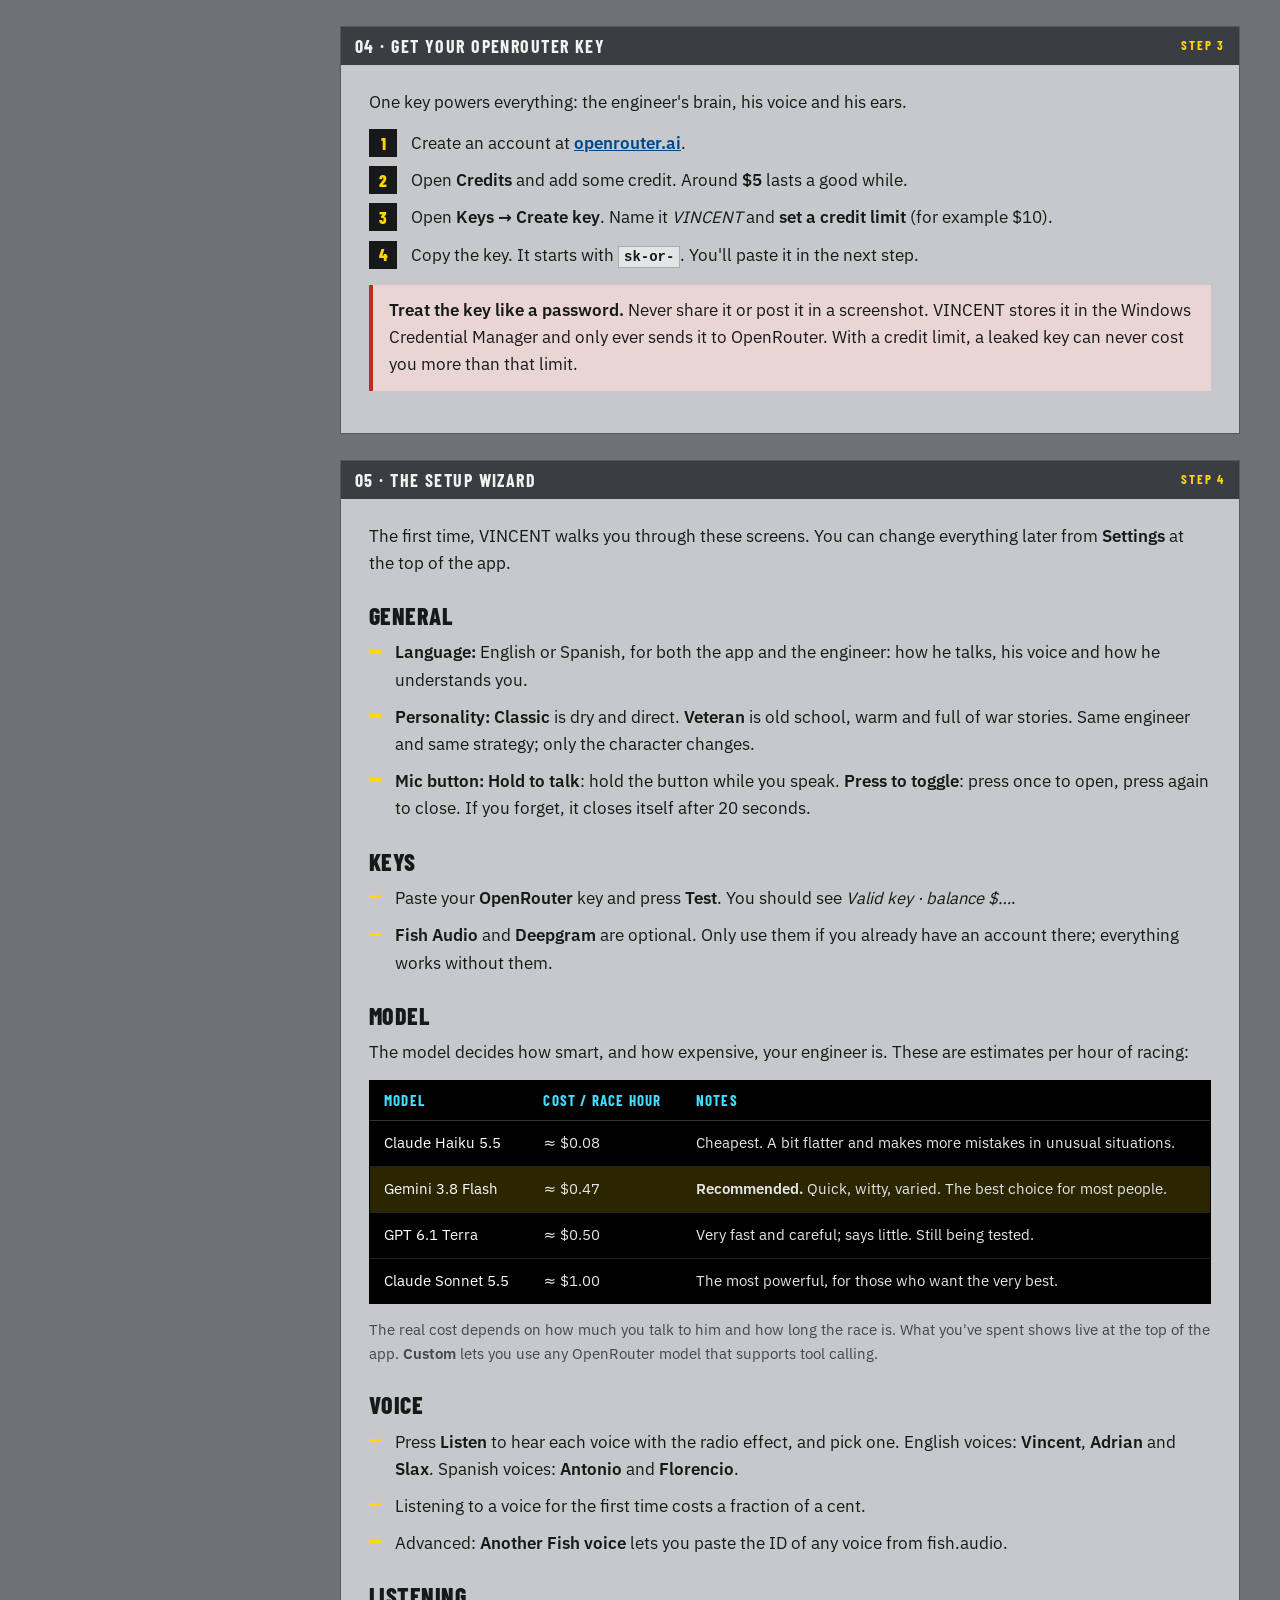
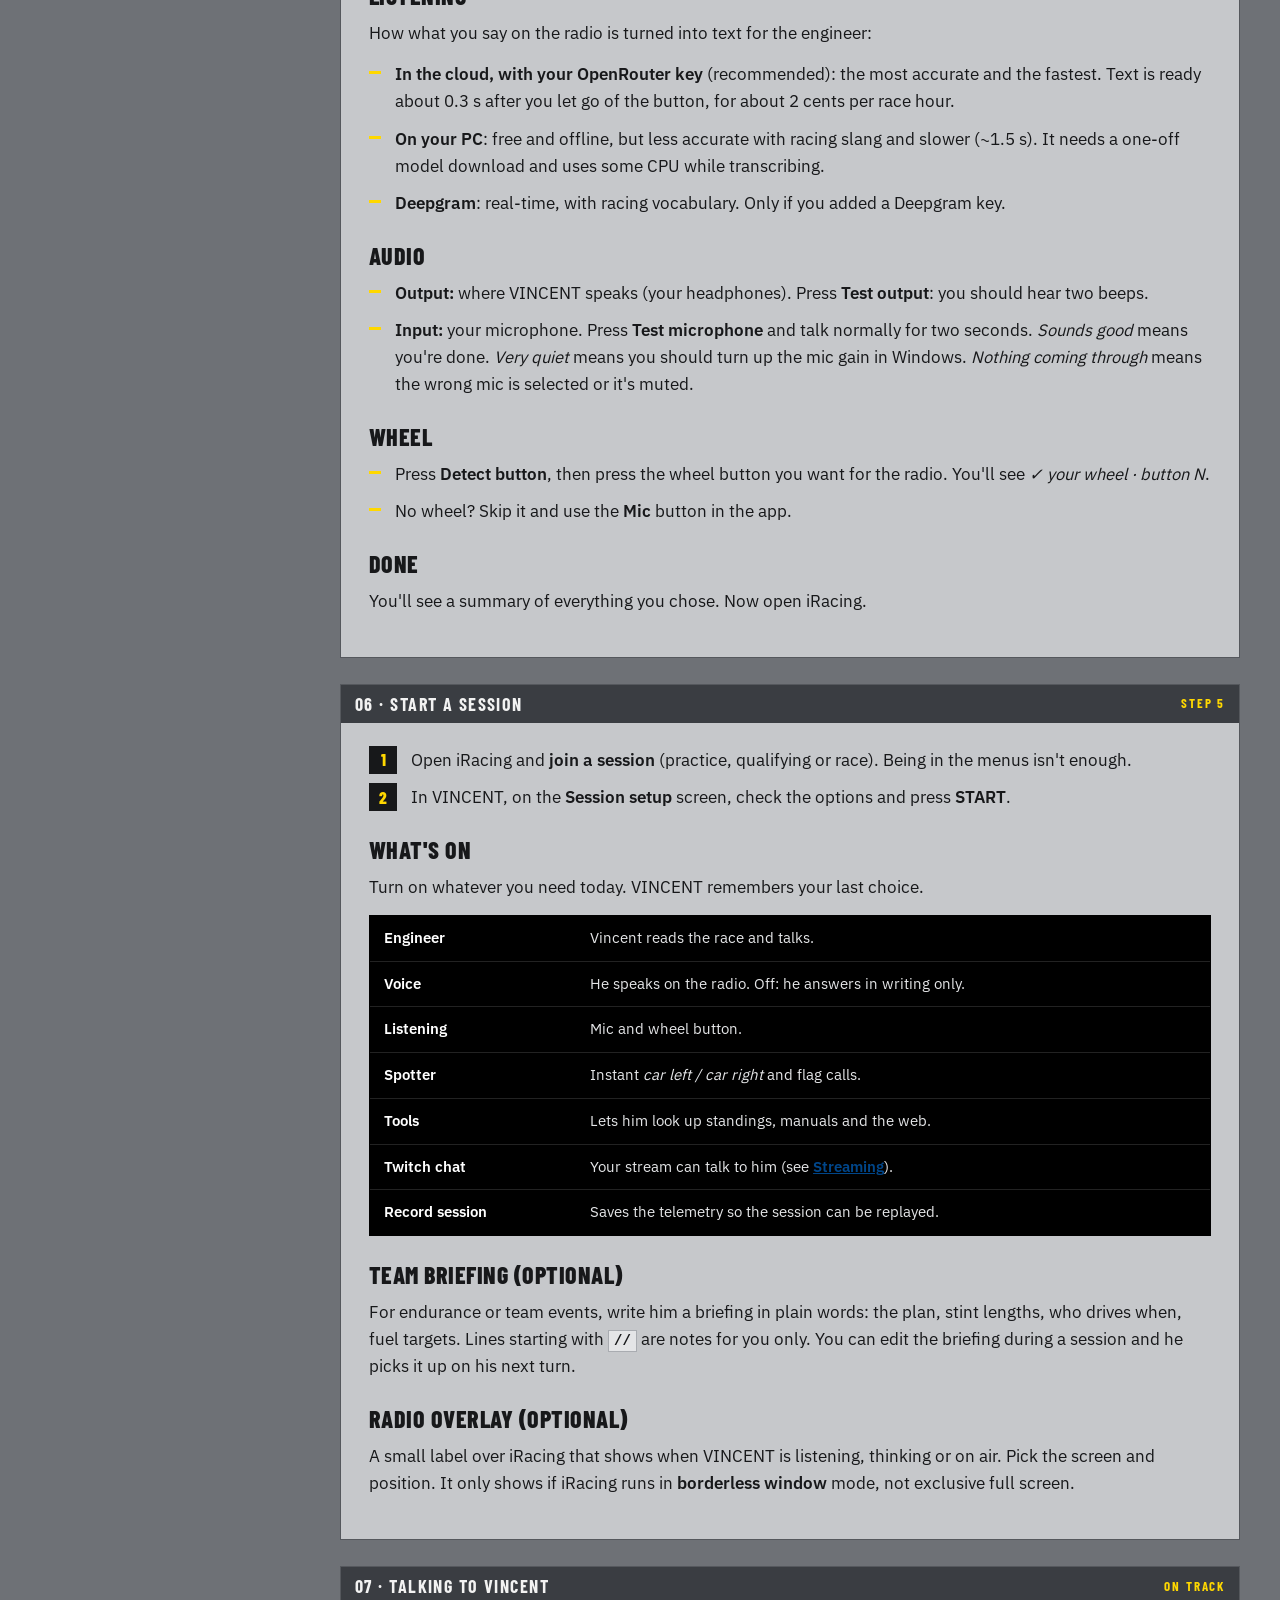
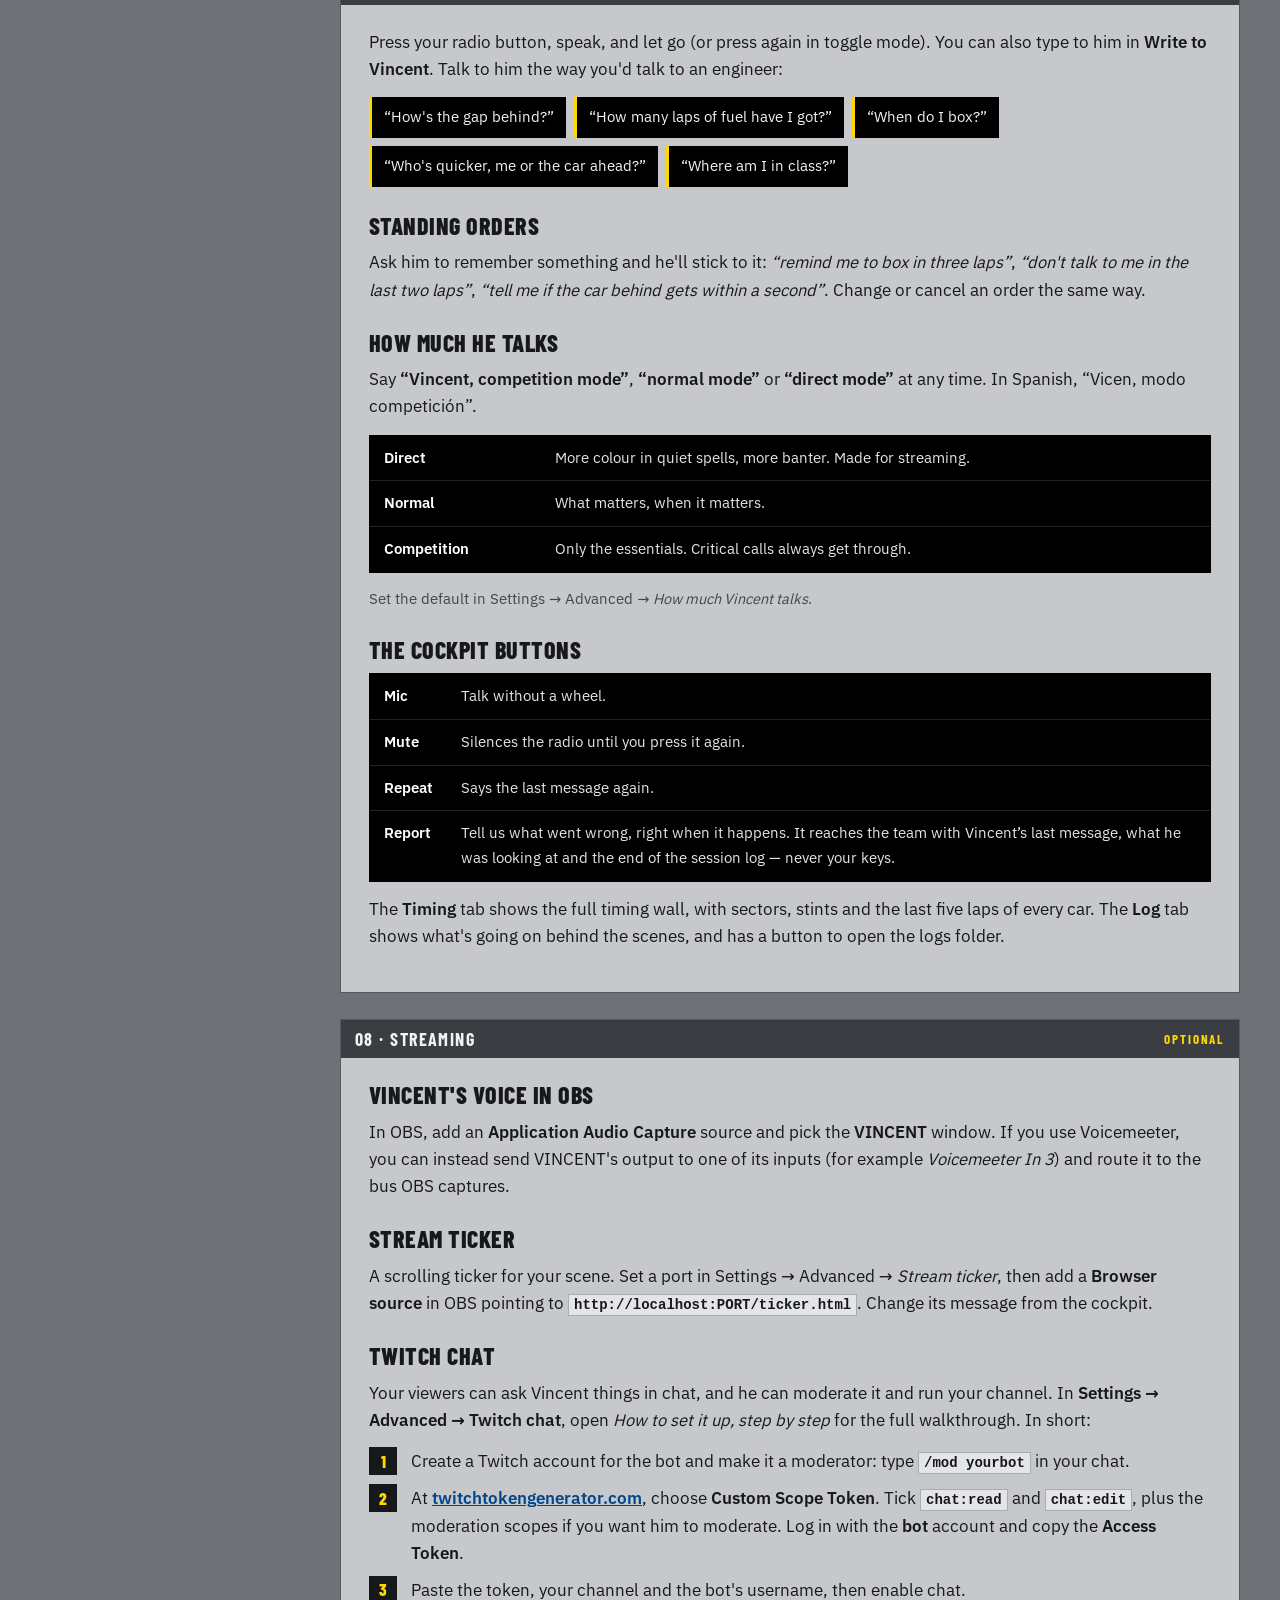
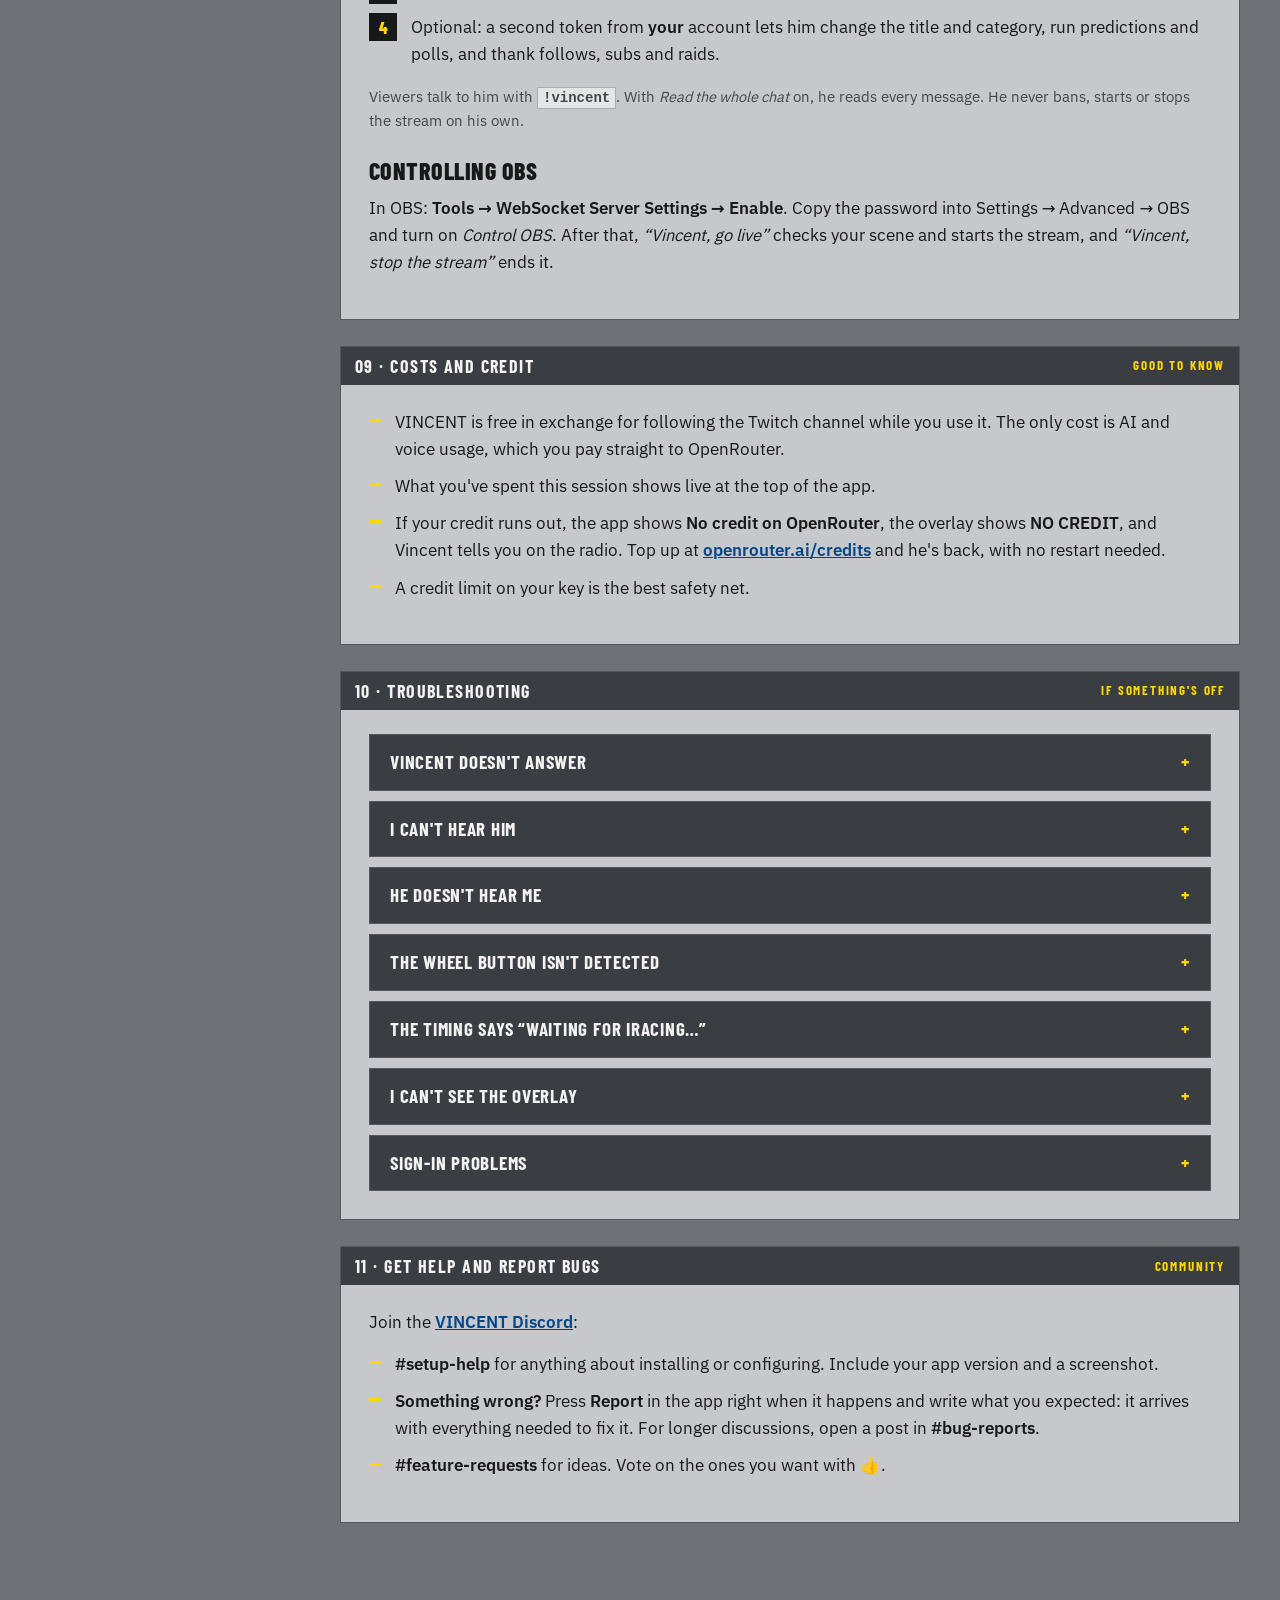
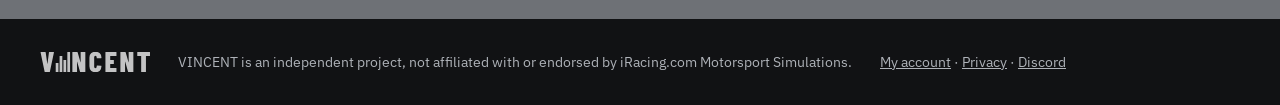
==== commit 1fd51ba7: "Guia y privacidad: boton Reportar (antes Fallo) y datos de los reportes Co-Authored-By: Claude Opus " ====
--- a/guide.html
+++ b/guide.html
@@ -166,7 +166,7 @@
 <tr><td><b>Mic</b></td><td>Talk without a wheel.</td></tr>
 <tr><td><b>Mute</b></td><td>Silences the radio until you press it again.</td></tr>
 <tr><td><b>Repeat</b></td><td>Says the last message again.</td></tr>
-<tr><td><b>Bad call</b></td><td>Flags his last message as wrong, with everything he saw at that moment. It helps a lot when you <a href="#help">report a bug</a>.</td></tr>
+<tr><td><b>Report</b></td><td>Tell us what went wrong, right when it happens. It reaches the team with Vincent’s last message, what he was looking at and the end of the session log — never your keys.</td></tr>
 </table></div>
 <p>The <b>Timing</b> tab shows the full timing wall, with sectors, stints and the last five laps of every car. The <b>Log</b> tab shows what's going on behind the scenes, and has a button to open the logs folder.</p>
 </div></section><section class="gsec" id="streaming"><div class="ph"><span>08 · Streaming</span><small>Optional</small></div><div class="gbody">
@@ -209,7 +209,7 @@
 <p>Join the <a href="https://discord.gg/QKNpvAFxPN">VINCENT Discord</a>:</p>
 <ul class="list">
 <li><b>#setup-help</b> for anything about installing or configuring. Include your app version and a screenshot.</li>
-<li><b>#bug-reports</b> when something's wrong. Press <b>Bad call</b> at the moment it happens, then open the <b>Log</b> tab → <i>Open logs folder</i> and attach the latest log. Blur any keys first.</li>
+<li><b>Something wrong?</b> Press <b>Report</b> in the app right when it happens and write what you expected: it arrives with everything needed to fix it. For longer discussions, open a post in <b>#bug-reports</b>.</li>
 <li><b>#feature-requests</b> for ideas. Vote on the ones you want with 👍.</li>
 </ul>
 </div></section></div></div></main>
@@ -353,7 +353,7 @@
 <tr><td><b>Micro</b></td><td>Hablar sin volante.</td></tr>
 <tr><td><b>Silenciar</b></td><td>Silencia la radio hasta que lo vuelvas a pulsar.</td></tr>
 <tr><td><b>Repetir</b></td><td>Repite el último mensaje.</td></tr>
-<tr><td><b>Fallo</b></td><td>Marca su último mensaje como erróneo, con todo lo que veía en ese momento. Ayuda mucho para <a href="#help-es">reportar un fallo</a>.</td></tr>
+<tr><td><b>Reportar</b></td><td>Cuéntanos qué ha fallado justo cuando pasa. Nos llega con el último mensaje de Vicen, lo que estaba viendo y el final del registro de la sesión; nunca tus claves.</td></tr>
 </table></div>
 <p>La pestaña <b>Timing</b> es el muro de tiempos completo (sectores, stints, últimas cinco vueltas de cada coche). La pestaña <b>Registro</b> muestra lo que pasa por dentro y tiene un botón para abrir la carpeta de logs.</p>
 </div></section><section class="gsec" id="streaming-es"><div class="ph"><span>08 · Directos</span><small>Opcional</small></div><div class="gbody">
@@ -396,7 +396,7 @@
 <p>Entra en el <a href="https://discord.gg/QKNpvAFxPN">Discord de VINCENT</a>:</p>
 <ul class="list">
 <li><b>#setup-help</b> para todo lo de instalar y configurar. Indica tu versión y añade una captura.</li>
-<li><b>#bug-reports</b> si algo va mal. Pulsa <b>Fallo</b> en el momento, abre la pestaña <b>Registro</b> → <i>Abrir carpeta de logs</i> y adjunta el último log (tapa antes cualquier clave).</li>
+<li><b>¿Algo va mal?</b> Pulsa <b>Reportar</b> en la app en el momento y escribe qué esperabas: nos llega con todo lo necesario para arreglarlo. Para comentarlo con calma, abre un post en <b>#bug-reports</b>.</li>
 <li><b>#feature-requests</b> para ideas; vota con 👍 las que quieras.</li>
 </ul>
 <p class="small">Para escribir en español tienes el canal #general-es: elige «Español» al entrar.</p>
